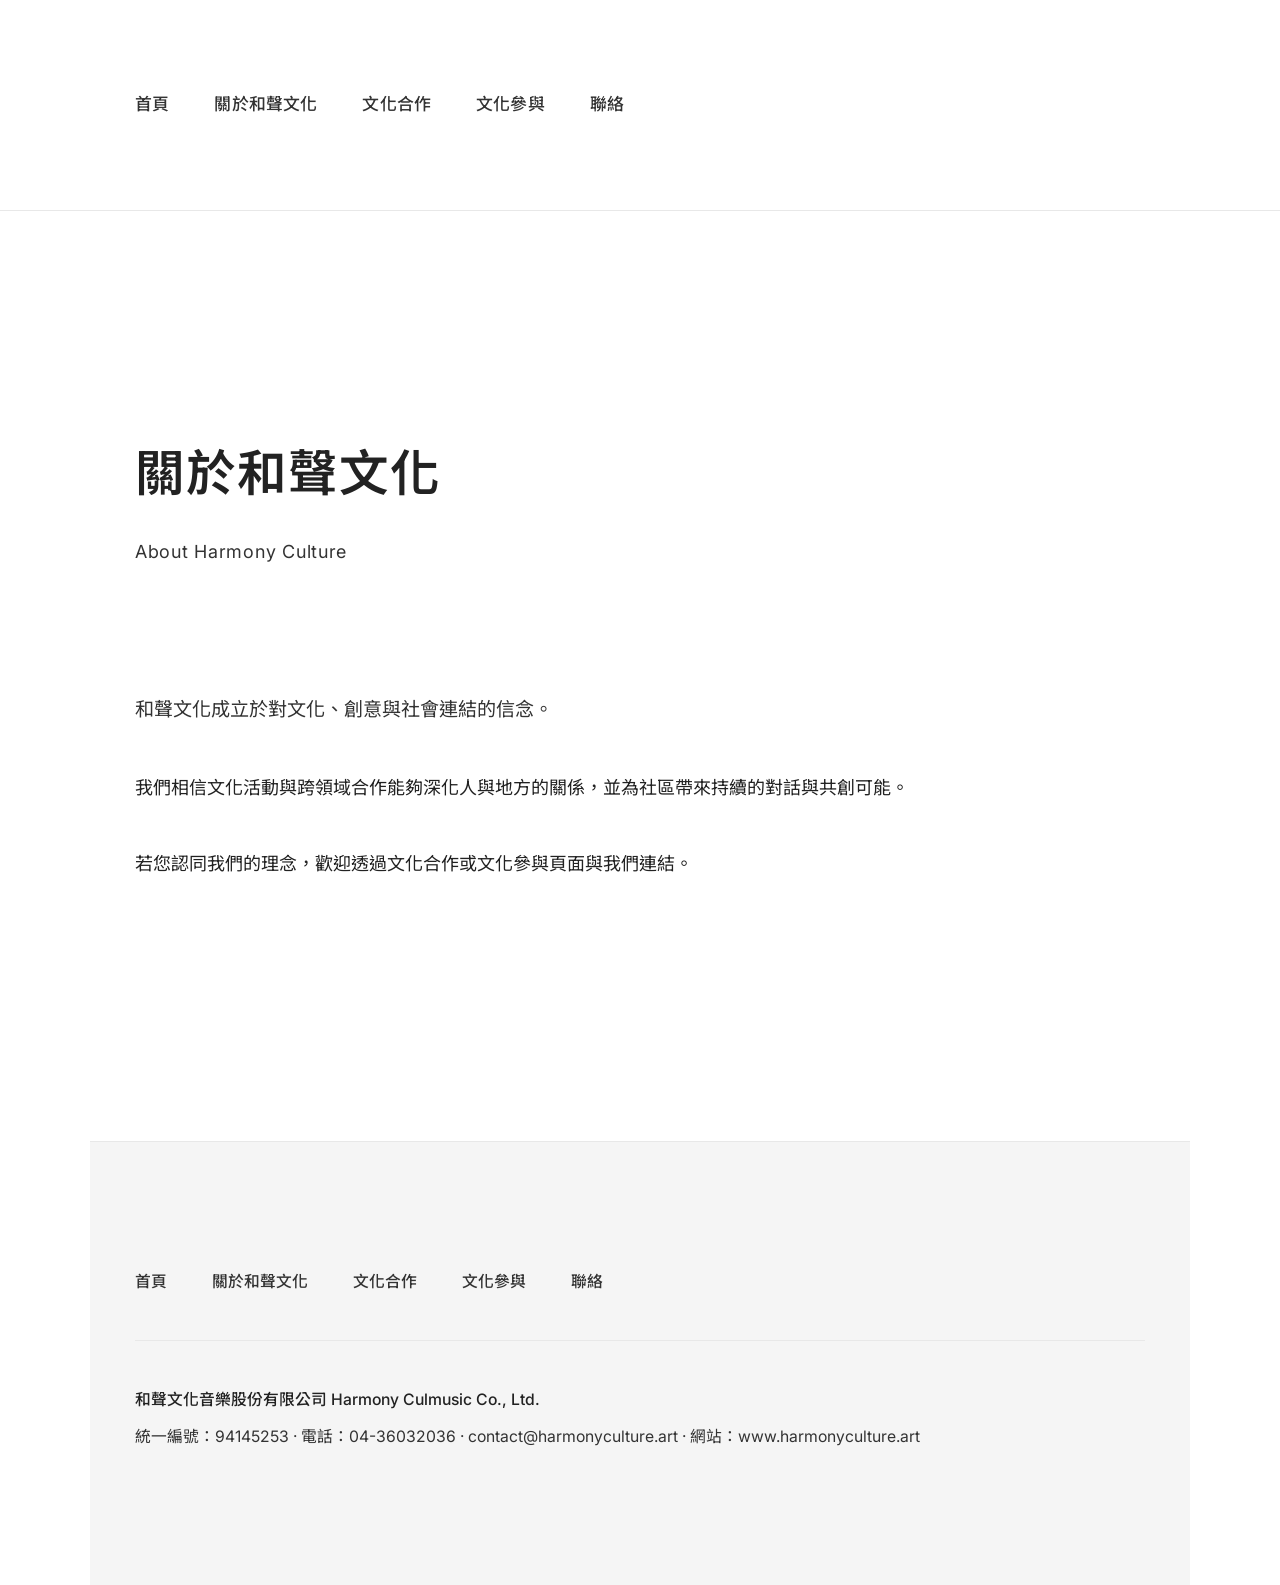
==== about.html @ 6ee889ae "Enhance index.html with improved metadata, structured content, and navigation elements for better us" ====
<!DOCTYPE html>
<html lang="zh-Hant">
<head>
  <meta charset="UTF-8">
  <meta name="viewport" content="width=device-width, initial-scale=1">
  <title>關於和聲文化 — Harmony Culture</title>
  <meta name="description" content="和聲文化關注文化活動、創意合作與社會參與，致力於促進文化交流與地方連結。">
  <link rel="stylesheet" href="style.css">
</head>
<body>
  <header class="site-header">
    <nav class="site-nav">
      <a href="index.html">首頁</a>
      <a href="about.html">關於和聲文化</a>
      <a href="collaboration.html">文化合作</a>
      <a href="initiatives.html">文化參與</a>
      <a href="contact.html">聯絡</a>
    </nav>
  </header>

  <main>
    <h1 class="page-title">關於和聲文化</h1>
    <p class="page-subtitle">About Harmony Culture</p>

    <p class="lead">和聲文化成立於對文化、創意與社會連結的信念。</p>
    <p>我們相信文化活動與跨領域合作能夠深化人與地方的關係，並為社區帶來持續的對話與共創可能。</p>
    <p>若您認同我們的理念，歡迎透過文化合作或文化參與頁面與我們連結。</p>
  </main>

  <footer class="site-footer">
    <nav class="footer-nav">
      <a href="index.html">首頁</a>
      <a href="about.html">關於和聲文化</a>
      <a href="collaboration.html">文化合作</a>
      <a href="initiatives.html">文化參與</a>
      <a href="contact.html">聯絡</a>
    </nav>
    <div class="company-info">
      <p class="company-name">和聲文化音樂股份有限公司 Harmony Culmusic Co., Ltd.</p>
      <p>統一編號：94145253 · 電話：04-36032036 · <a href="mailto:contact@harmonyculture.art">contact@harmonyculture.art</a> · 網站：<a href="https://www.harmonyculture.art">www.harmonyculture.art</a></p>
    </div>
  </footer>
</body>
</html>
---- style.css ----
/* 和聲文化 Harmony Culture — 文化機構風格 */
@import url("https://fonts.googleapis.com/css2?family=Inter:wght@300;400;500;600&family=Noto+Sans+TC:wght@300;400;500;600&display=swap");

:root {
  --color-bg: #ffffff;
  --color-bg-light: #f5f5f5;
  --color-text: #222222;
  --color-text-secondary: #333333;
  --color-border: #e8e8e8;
  --font-primary: "Inter", "Noto Sans TC", sans-serif;
  --font-sans: "Noto Sans TC", "Inter", sans-serif;
  --space-xs: 0.5rem;
  --space-s: 1.25rem;
  --space-m: 2.5rem;
  --space-l: 5rem;
  --space-xl: 7rem;
  --space-2xl: 12rem;
  --max-width: 1100px;
  --line-height: 1.75;
}

*,
*::before,
*::after {
  box-sizing: border-box;
}

html {
  font-size: 18px;
  -webkit-font-smoothing: antialiased;
  -moz-osx-font-smoothing: grayscale;
}

body {
  margin: 0;
  font-family: var(--font-primary);
  font-weight: 400;
  line-height: var(--line-height);
  color: var(--color-text);
  background: var(--color-bg);
}

/* Layout — centered, max-width 1100px */
.site-header {
  padding: var(--space-l) 0;
  border-bottom: 1px solid var(--color-border);
  background: var(--color-bg);
}

.site-nav {
  max-width: var(--max-width);
  margin: 0 auto;
  padding: 0 var(--space-m);
  display: grid;
  grid-auto-flow: column;
  gap: var(--space-m);
  justify-content: start;
  align-items: center;
}

.site-nav a {
  color: var(--color-text-secondary);
  text-decoration: none;
  font-size: 0.9375rem;
  font-weight: 500;
  letter-spacing: 0.01em;
}

.site-nav a:hover {
  color: var(--color-text);
}

main {
  max-width: var(--max-width);
  margin: 0 auto;
  padding: var(--space-2xl) var(--space-m);
}

/* Typography — elegant, minimal */
.page-title {
  font-family: var(--font-sans);
  font-size: clamp(2rem, 4vw, 2.75rem);
  font-weight: 600;
  margin: 0 0 var(--space-s);
  letter-spacing: 0.02em;
  color: var(--color-text);
}

.page-subtitle {
  font-family: var(--font-primary);
  font-size: 1rem;
  font-weight: 400;
  color: var(--color-text-secondary);
  margin: 0 0 var(--space-xl);
  letter-spacing: 0.04em;
}

h1, h2, h3 {
  font-family: var(--font-sans);
  font-weight: 600;
  color: var(--color-text);
}

h2 {
  font-size: 1.25rem;
  margin: var(--space-xl) 0 var(--space-s);
}

p {
  margin: 0 0 var(--space-m);
  color: var(--color-text);
}

.lead {
  font-size: 1.0625rem;
  color: var(--color-text-secondary);
  max-width: 42rem;
}

/* Sections — light background option, large spacing */
.section {
  margin-top: var(--space-xl);
  padding-top: var(--space-l);
  padding-bottom: var(--space-l);
  padding-left: 0;
  padding-right: 0;
  border-top: 1px solid var(--color-border);
}

.section-title {
  font-size: 0.8125rem;
  font-weight: 500;
  text-transform: uppercase;
  letter-spacing: 0.12em;
  color: var(--color-text-secondary);
  margin: 0 0 var(--space-s);
}

.founder-name {
  font-family: var(--font-sans);
  font-size: 1.375rem;
  font-weight: 600;
  margin: 0 0 var(--space-xs);
  color: var(--color-text);
}

.founder-name-en {
  font-family: var(--font-primary);
  font-size: 1rem;
  font-weight: 400;
  color: var(--color-text-secondary);
  margin: 0 0 var(--space-s);
}

.founder-role {
  font-size: 0.9375rem;
  color: var(--color-text-secondary);
  margin: 0 0 var(--space-s);
}

/* Light background section block */
.section-light {
  background: var(--color-bg-light);
  margin-left: calc(-1 * var(--space-m));
  margin-right: calc(-1 * var(--space-m));
  padding-left: var(--space-m);
  padding-right: var(--space-m);
  padding-top: var(--space-l);
  padding-bottom: var(--space-l);
}

/* Footer — clean grid, light background */
.site-footer {
  max-width: var(--max-width);
  margin: 0 auto;
  padding: var(--space-xl) var(--space-m);
  border-top: 1px solid var(--color-border);
  background: var(--color-bg-light);
  font-size: 0.875rem;
  color: var(--color-text-secondary);
}

.footer-nav {
  display: grid;
  grid-auto-flow: column;
  gap: var(--space-s) var(--space-m);
  justify-content: start;
  margin-bottom: var(--space-m);
}

.footer-nav a {
  color: var(--color-text-secondary);
  text-decoration: none;
  font-weight: 500;
}

.footer-nav a:hover {
  color: var(--color-text);
}

.company-info {
  padding-top: var(--space-m);
  border-top: 1px solid var(--color-border);
}

.company-info .company-name {
  font-weight: 500;
  margin-bottom: var(--space-xs);
  color: var(--color-text);
}

.company-info p {
  margin: 0 0 var(--space-xs);
  font-size: 0.875rem;
  color: var(--color-text-secondary);
}

.site-footer a {
  color: var(--color-text-secondary);
  text-decoration: none;
}

.site-footer a:hover {
  color: var(--color-text);
}

/* Contact page company block */
.company-block .company-name {
  font-family: var(--font-sans);
  font-size: 1.125rem;
  font-weight: 600;
  margin: 0 0 var(--space-s);
  color: var(--color-text);
}

.contact-list {
  list-style: none;
  padding: 0;
  margin: var(--space-m) 0 0;
}

.contact-list li {
  margin-bottom: var(--space-s);
}

.contact-list a {
  color: var(--color-text);
  text-decoration: none;
}

.contact-list a:hover {
  color: var(--color-text-secondary);
}

/* Utilities */
.mt-xl { margin-top: var(--space-xl); }
.mb-0 { margin-bottom: 0; }
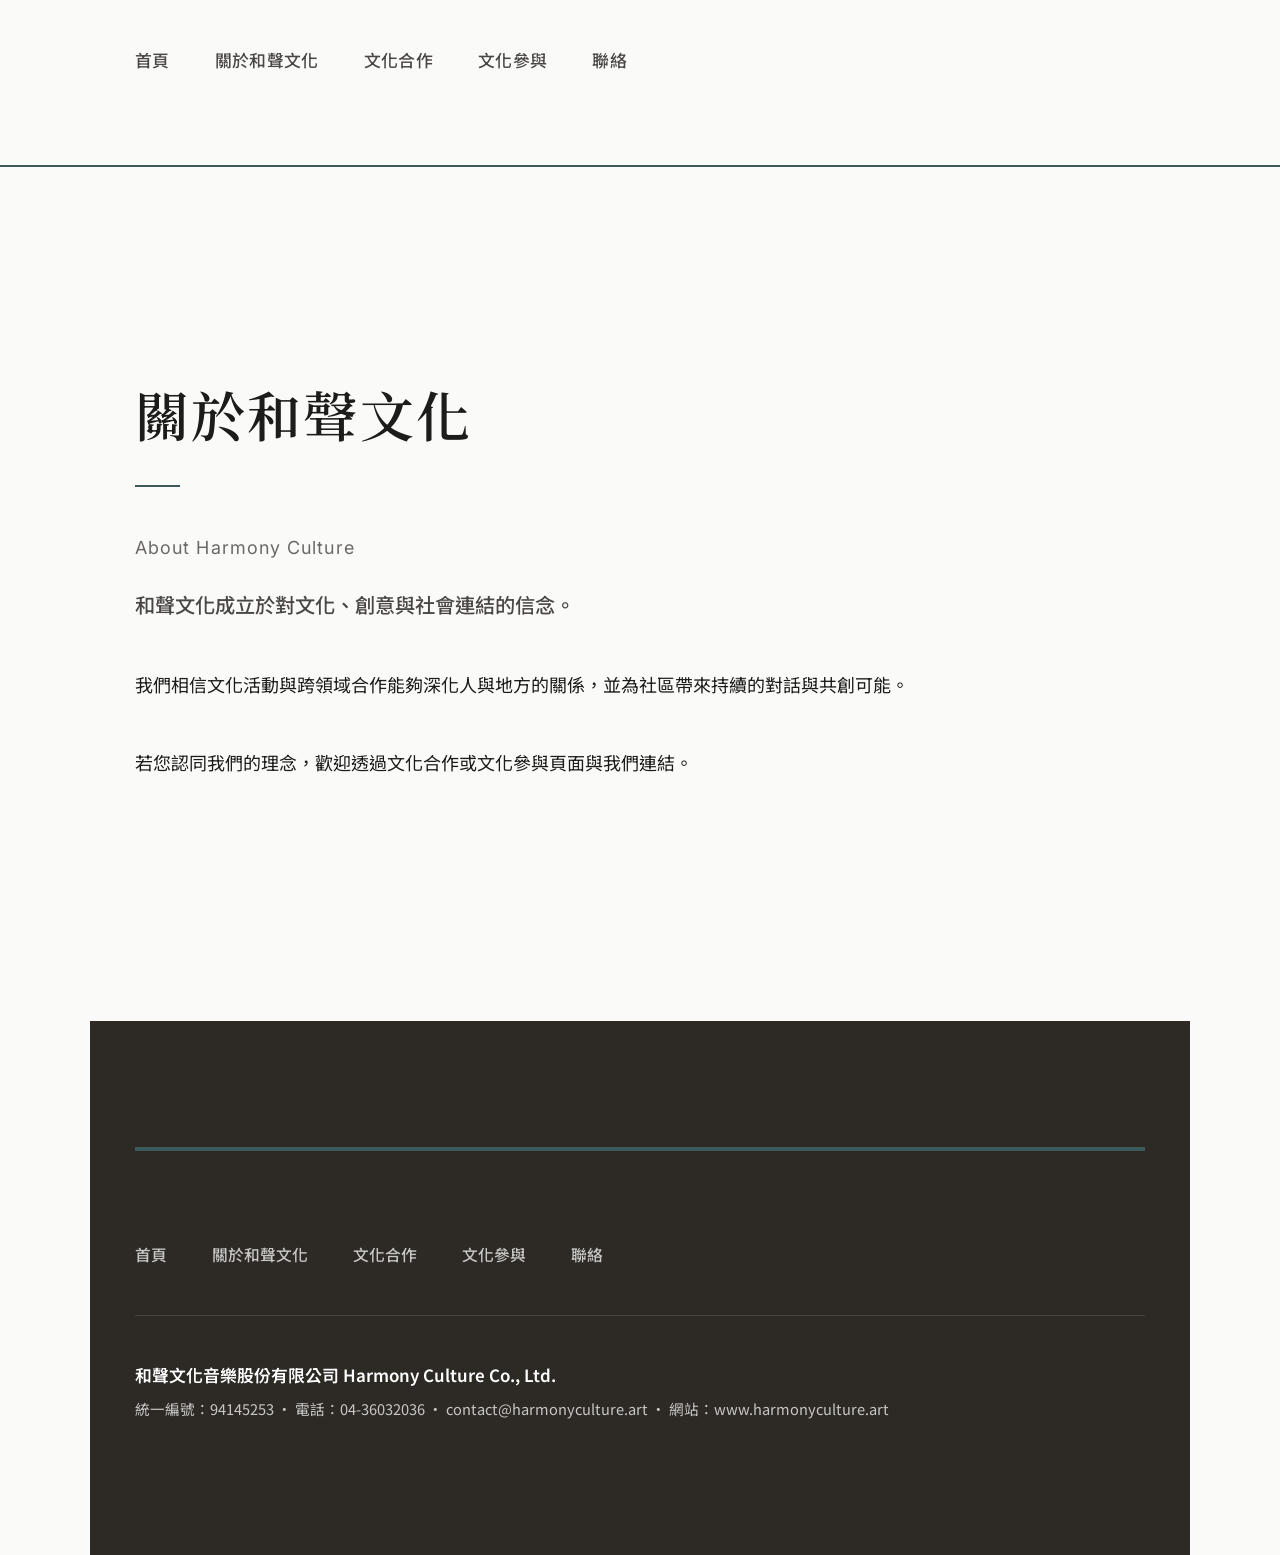
==== commit 8a43663a: "Update company name to "Harmony Culture Co., Ltd." across multiple HTML files and enhance CSS styles" ====
--- a/about.html
+++ b/about.html
@@ -36,7 +36,7 @@
       <a href="contact.html">聯絡</a>
     </nav>
     <div class="company-info">
-      <p class="company-name">和聲文化音樂股份有限公司 Harmony Culmusic Co., Ltd.</p>
+      <p class="company-name">和聲文化音樂股份有限公司 Harmony Culture Co., Ltd.</p>
       <p>統一編號：94145253 · 電話：04-36032036 · <a href="mailto:contact@harmonyculture.art">contact@harmonyculture.art</a> · 網站：<a href="https://www.harmonyculture.art">www.harmonyculture.art</a></p>
     </div>
   </footer>
--- a/style.css
+++ b/style.css
@@ -1,22 +1,28 @@
-/* 和聲文化 Harmony Culture — 文化機構風格 */
-@import url("https://fonts.googleapis.com/css2?family=Inter:wght@300;400;500;600&family=Noto+Sans+TC:wght@300;400;500;600&display=swap");
+/* 和聲文化 Harmony Culture — 基金會／文化團體風格 */
+@import url("https://fonts.googleapis.com/css2?family=Inter:wght@300;400;500;600&family=Noto+Sans+TC:wght@300;400;500;600&family=Noto+Serif+TC:wght@400;600&display=swap");
 
 :root {
-  --color-bg: #ffffff;
-  --color-bg-light: #f5f5f5;
-  --color-text: #222222;
-  --color-text-secondary: #333333;
-  --color-border: #e8e8e8;
+  --color-bg: #fafaf8;
+  --color-bg-warm: #f2f1ed;
+  --color-bg-footer: #2d2a26;
+  --color-text: #1c1c1b;
+  --color-text-secondary: #4a4845;
+  --color-text-muted: #6b6966;
+  --color-accent: #3d5a5a;
+  --color-accent-hover: #2d4545;
+  --color-border: #e5e3df;
+  --color-footer-text: #c9c7c3;
+  --font-sans: "Noto Sans TC", "Inter", sans-serif;
+  --font-serif: "Noto Serif TC", "Noto Sans TC", serif;
   --font-primary: "Inter", "Noto Sans TC", sans-serif;
-  --font-sans: "Noto Sans TC", "Inter", sans-serif;
   --space-xs: 0.5rem;
   --space-s: 1.25rem;
   --space-m: 2.5rem;
   --space-l: 5rem;
   --space-xl: 7rem;
-  --space-2xl: 12rem;
+  --space-2xl: 11rem;
   --max-width: 1100px;
-  --line-height: 1.75;
+  --line-height: 1.8;
 }
 
 *,
@@ -33,17 +39,18 @@
 
 body {
   margin: 0;
-  font-family: var(--font-primary);
+  font-family: var(--font-sans);
   font-weight: 400;
   line-height: var(--line-height);
   color: var(--color-text);
   background: var(--color-bg);
-}
-
-/* Layout — centered, max-width 1100px */
+  overflow-x: hidden;
+}
+
+/* Header — 明確區塊、主色點綴 */
 .site-header {
-  padding: var(--space-l) 0;
-  border-bottom: 1px solid var(--color-border);
+  padding: var(--space-m) 0 var(--space-l);
+  border-bottom: 2px solid var(--color-accent);
   background: var(--color-bg);
 }
 
@@ -63,93 +70,117 @@
   text-decoration: none;
   font-size: 0.9375rem;
   font-weight: 500;
-  letter-spacing: 0.01em;
+  letter-spacing: 0.02em;
 }
 
 .site-nav a:hover {
-  color: var(--color-text);
-}
-
+  color: var(--color-accent);
+}
+
+/* Main — 首屏標題區更有份量 */
 main {
   max-width: var(--max-width);
   margin: 0 auto;
   padding: var(--space-2xl) var(--space-m);
 }
 
-/* Typography — elegant, minimal */
+/* 首頁標題區：襯線＋底線裝飾 */
+.intro-block {
+  padding-bottom: var(--space-l);
+  border-bottom: 1px solid var(--color-border);
+  margin-bottom: var(--space-l);
+}
+
 .page-title {
-  font-family: var(--font-sans);
-  font-size: clamp(2rem, 4vw, 2.75rem);
-  font-weight: 600;
-  margin: 0 0 var(--space-s);
-  letter-spacing: 0.02em;
-  color: var(--color-text);
+  font-family: var(--font-serif);
+  font-size: clamp(2.25rem, 5vw, 3rem);
+  font-weight: 600;
+  margin: 0 0 var(--space-s);
+  letter-spacing: 0.04em;
+  color: var(--color-text);
+}
+
+.page-title::after {
+  content: "";
+  display: block;
+  width: 3rem;
+  height: 3px;
+  background: var(--color-accent);
+  margin-top: var(--space-s);
 }
 
 .page-subtitle {
   font-family: var(--font-primary);
   font-size: 1rem;
   font-weight: 400;
+  color: var(--color-text-muted);
+  margin: var(--space-m) 0 0;
+  letter-spacing: 0.06em;
+}
+
+.lead {
+  font-size: 1.125rem;
   color: var(--color-text-secondary);
-  margin: 0 0 var(--space-xl);
-  letter-spacing: 0.04em;
-}
-
-h1, h2, h3 {
-  font-family: var(--font-sans);
-  font-weight: 600;
-  color: var(--color-text);
-}
-
-h2 {
-  font-size: 1.25rem;
-  margin: var(--space-xl) 0 var(--space-s);
-}
-
+  max-width: 40rem;
+  margin-top: var(--space-s);
+  font-weight: 500;
+}
+
+/* 內文 */
 p {
   margin: 0 0 var(--space-m);
   color: var(--color-text);
 }
 
-.lead {
-  font-size: 1.0625rem;
-  color: var(--color-text-secondary);
-  max-width: 42rem;
-}
-
-/* Sections — light background option, large spacing */
+h1, h2, h3 {
+  font-family: var(--font-serif);
+  font-weight: 600;
+  color: var(--color-text);
+}
+
+h2 {
+  font-size: 1.3125rem;
+  margin: var(--space-xl) 0 var(--space-s);
+  letter-spacing: 0.02em;
+}
+
+/* Sections — 暖灰底＋左側主色條 */
 .section {
   margin-top: var(--space-xl);
-  padding-top: var(--space-l);
-  padding-bottom: var(--space-l);
-  padding-left: 0;
-  padding-right: 0;
-  border-top: 1px solid var(--color-border);
+  padding: var(--space-l) 0 var(--space-l) var(--space-m);
+  border-left: 3px solid var(--color-accent);
+  background: var(--color-bg-warm);
+  margin-left: calc(-1 * var(--space-m));
+  margin-right: calc(-1 * var(--space-m));
+  padding-left: calc(var(--space-m) + 0.25rem);
 }
 
 .section-title {
+  font-family: var(--font-sans);
   font-size: 0.8125rem;
-  font-weight: 500;
+  font-weight: 600;
   text-transform: uppercase;
-  letter-spacing: 0.12em;
-  color: var(--color-text-secondary);
+  letter-spacing: 0.15em;
+  color: var(--color-accent);
   margin: 0 0 var(--space-s);
 }
 
 .founder-name {
-  font-family: var(--font-sans);
-  font-size: 1.375rem;
+  font-family: var(--font-serif);
+  font-size: 1.5rem;
   font-weight: 600;
   margin: 0 0 var(--space-xs);
   color: var(--color-text);
+  letter-spacing: 0.02em;
 }
 
 .founder-name-en {
   font-family: var(--font-primary);
   font-size: 1rem;
   font-weight: 400;
-  color: var(--color-text-secondary);
-  margin: 0 0 var(--space-s);
+  color: var(--color-text-muted);
+  margin: 0 0 var(--space-s);
+  letter-spacing: 0.04em;
 }
 
 .founder-role {
@@ -158,26 +189,32 @@
   margin: 0 0 var(--space-s);
 }
 
-/* Light background section block */
-.section-light {
-  background: var(--color-bg-light);
-  margin-left: calc(-1 * var(--space-m));
-  margin-right: calc(-1 * var(--space-m));
+/* 其他頁面的 section 若不需要整塊灰底，可用 */
+.section-plain {
+  margin-left: 0;
+  margin-right: 0;
   padding-left: var(--space-m);
-  padding-right: var(--space-m);
-  padding-top: var(--space-l);
-  padding-bottom: var(--space-l);
-}
-
-/* Footer — clean grid, light background */
+  background: transparent;
+  border-left: 3px solid var(--color-accent);
+}
+
+/* Footer — 深色底，基金會常見 */
 .site-footer {
   max-width: var(--max-width);
   margin: 0 auto;
   padding: var(--space-xl) var(--space-m);
-  border-top: 1px solid var(--color-border);
-  background: var(--color-bg-light);
+  background: var(--color-bg-footer);
   font-size: 0.875rem;
-  color: var(--color-text-secondary);
+  color: var(--color-footer-text);
+}
+
+.site-footer::before {
+  content: "";
+  display: block;
+  width: 100%;
+  height: 4px;
+  background: var(--color-accent);
+  margin-bottom: var(--space-l);
 }
 
 .footer-nav {
@@ -189,44 +226,59 @@
 }
 
 .footer-nav a {
-  color: var(--color-text-secondary);
+  color: var(--color-footer-text);
   text-decoration: none;
   font-weight: 500;
 }
 
 .footer-nav a:hover {
-  color: var(--color-text);
+  color: #fff;
 }
 
 .company-info {
   padding-top: var(--space-m);
-  border-top: 1px solid var(--color-border);
+  border-top: 1px solid rgba(255, 255, 255, 0.12);
 }
 
 .company-info .company-name {
-  font-weight: 500;
+  font-weight: 600;
   margin-bottom: var(--space-xs);
-  color: var(--color-text);
+  color: #fff;
+  font-size: 0.9375rem;
 }
 
 .company-info p {
   margin: 0 0 var(--space-xs);
-  font-size: 0.875rem;
-  color: var(--color-text-secondary);
+  font-size: 0.8125rem;
+  color: var(--color-footer-text);
+  line-height: 1.6;
 }
 
 .site-footer a {
-  color: var(--color-text-secondary);
+  color: var(--color-footer-text);
   text-decoration: none;
 }
 
 .site-footer a:hover {
-  color: var(--color-text);
-}
-
-/* Contact page company block */
+  color: #fff;
+}
+
+/* 聯絡頁公司區塊 */
+.company-block {
+  border-left: 3px solid var(--color-accent);
+  background: var(--color-bg-warm);
+  margin-left: calc(-1 * var(--space-m));
+  margin-right: calc(-1 * var(--space-m));
+  padding: var(--space-l) var(--space-m);
+  padding-left: calc(var(--space-m) + 0.25rem);
+}
+
+.company-block .section-title {
+  margin-top: 0;
+}
+
 .company-block .company-name {
-  font-family: var(--font-sans);
+  font-family: var(--font-serif);
   font-size: 1.125rem;
   font-weight: 600;
   margin: 0 0 var(--space-s);
@@ -244,14 +296,37 @@
 }
 
 .contact-list a {
-  color: var(--color-text);
-  text-decoration: none;
+  color: var(--color-accent);
+  text-decoration: none;
+  font-weight: 500;
 }
 
 .contact-list a:hover {
-  color: var(--color-text-secondary);
+  color: var(--color-accent-hover);
+  text-decoration: underline;
+}
+
+/* 全站連結主色 */
+main a {
+  color: var(--color-accent);
+  text-decoration: none;
+}
+
+main a:hover {
+  color: var(--color-accent-hover);
+  text-decoration: underline;
 }
 
 /* Utilities */
 .mt-xl { margin-top: var(--space-xl); }
 .mb-0 { margin-bottom: 0; }
+
+/* 非首頁的標題區（無 intro-block 時） */
+main:not(.home) .page-title::after {
+  content: "";
+  display: block;
+  width: 2.5rem;
+  height: 2px;
+  background: var(--color-accent);
+  margin-top: var(--space-s);
+}
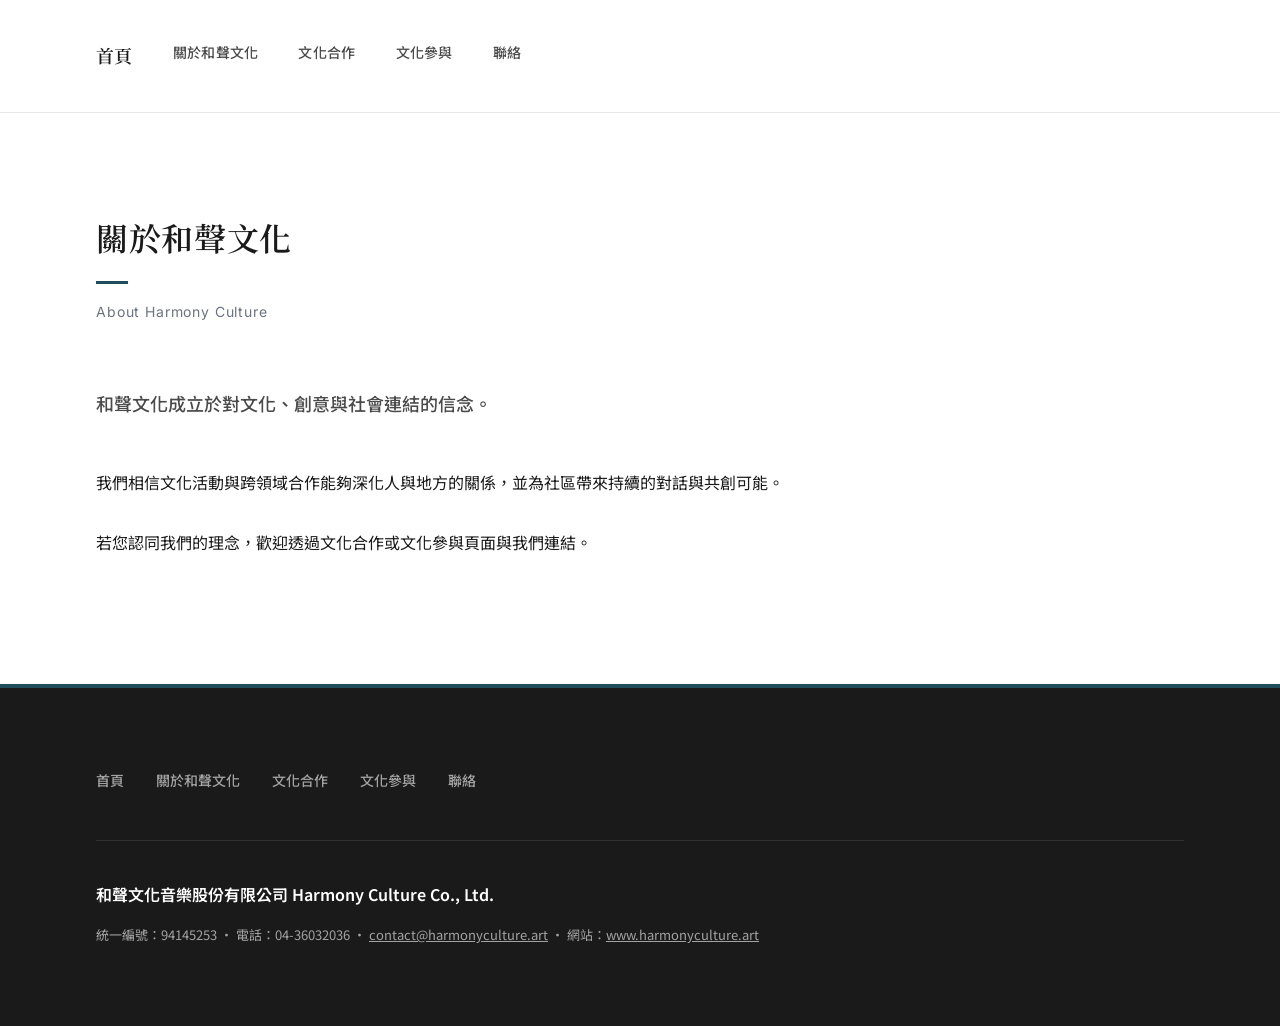
==== commit 57c79d99: "Refactor HTML structure and CSS styles for improved layout consistency and readability. Updated navi" ====
--- a/about.html
+++ b/about.html
@@ -9,35 +9,40 @@
 </head>
 <body>
   <header class="site-header">
-    <nav class="site-nav">
-      <a href="index.html">首頁</a>
-      <a href="about.html">關於和聲文化</a>
-      <a href="collaboration.html">文化合作</a>
-      <a href="initiatives.html">文化參與</a>
-      <a href="contact.html">聯絡</a>
-    </nav>
+    <div class="inner">
+      <nav class="site-nav">
+        <a href="index.html">首頁</a>
+        <a href="about.html">關於和聲文化</a>
+        <a href="collaboration.html">文化合作</a>
+        <a href="initiatives.html">文化參與</a>
+        <a href="contact.html">聯絡</a>
+      </nav>
+    </div>
   </header>
 
   <main>
     <h1 class="page-title">關於和聲文化</h1>
     <p class="page-subtitle">About Harmony Culture</p>
-
-    <p class="lead">和聲文化成立於對文化、創意與社會連結的信念。</p>
-    <p>我們相信文化活動與跨領域合作能夠深化人與地方的關係，並為社區帶來持續的對話與共創可能。</p>
-    <p>若您認同我們的理念，歡迎透過文化合作或文化參與頁面與我們連結。</p>
+    <div class="content">
+      <p class="lead">和聲文化成立於對文化、創意與社會連結的信念。</p>
+      <p>我們相信文化活動與跨領域合作能夠深化人與地方的關係，並為社區帶來持續的對話與共創可能。</p>
+      <p>若您認同我們的理念，歡迎透過文化合作或文化參與頁面與我們連結。</p>
+    </div>
   </main>
 
   <footer class="site-footer">
-    <nav class="footer-nav">
-      <a href="index.html">首頁</a>
-      <a href="about.html">關於和聲文化</a>
-      <a href="collaboration.html">文化合作</a>
-      <a href="initiatives.html">文化參與</a>
-      <a href="contact.html">聯絡</a>
-    </nav>
-    <div class="company-info">
-      <p class="company-name">和聲文化音樂股份有限公司 Harmony Culture Co., Ltd.</p>
-      <p>統一編號：94145253 · 電話：04-36032036 · <a href="mailto:contact@harmonyculture.art">contact@harmonyculture.art</a> · 網站：<a href="https://www.harmonyculture.art">www.harmonyculture.art</a></p>
+    <div class="inner">
+      <nav class="footer-nav">
+        <a href="index.html">首頁</a>
+        <a href="about.html">關於和聲文化</a>
+        <a href="collaboration.html">文化合作</a>
+        <a href="initiatives.html">文化參與</a>
+        <a href="contact.html">聯絡</a>
+      </nav>
+      <div class="company-info">
+        <p class="company-name">和聲文化音樂股份有限公司 Harmony Culture Co., Ltd.</p>
+        <p>統一編號：94145253 · 電話：04-36032036 · <a href="mailto:contact@harmonyculture.art">contact@harmonyculture.art</a> · 網站：<a href="https://www.harmonyculture.art">www.harmonyculture.art</a></p>
+      </div>
     </div>
   </footer>
 </body>
--- a/style.css
+++ b/style.css
@@ -1,332 +1,656 @@
-/* 和聲文化 Harmony Culture — 基金會／文化團體風格 */
-@import url("https://fonts.googleapis.com/css2?family=Inter:wght@300;400;500;600&family=Noto+Sans+TC:wght@300;400;500;600&family=Noto+Serif+TC:wght@400;600&display=swap");
+/* ============================================
+   和聲文化 Harmony Culture — 完整版型設計
+   ============================================ */
+@import url("https://fonts.googleapis.com/css2?family=Inter:wght@400;500;600&family=Noto+Sans+TC:wght@400;500;600&family=Noto+Serif+TC:wght@500;600&display=swap");
 
 :root {
-  --color-bg: #fafaf8;
-  --color-bg-warm: #f2f1ed;
-  --color-bg-footer: #2d2a26;
-  --color-text: #1c1c1b;
-  --color-text-secondary: #4a4845;
-  --color-text-muted: #6b6966;
-  --color-accent: #3d5a5a;
-  --color-accent-hover: #2d4545;
-  --color-border: #e5e3df;
-  --color-footer-text: #c9c7c3;
-  --font-sans: "Noto Sans TC", "Inter", sans-serif;
-  --font-serif: "Noto Serif TC", "Noto Sans TC", serif;
-  --font-primary: "Inter", "Noto Sans TC", sans-serif;
-  --space-xs: 0.5rem;
-  --space-s: 1.25rem;
-  --space-m: 2.5rem;
-  --space-l: 5rem;
-  --space-xl: 7rem;
-  --space-2xl: 11rem;
-  --max-width: 1100px;
-  --line-height: 1.8;
-}
-
-*,
-*::before,
-*::after {
-  box-sizing: border-box;
-}
+  /* 色彩 */
+  --bg: #ffffff;
+  --bg-alt: #f7f7f6;
+  --bg-footer: #1a1a1a;
+  --text: #1a1a1a;
+  --text-secondary: #4a4a4a;
+  --text-muted: #6b7280;
+  --accent: #1e4d5c;
+  --accent-hover: #163d49;
+  --border: #e8e8e6;
+  --footer-text: #a3a3a3;
+  --footer-text-hover: #ffffff;
+
+  /* 字體 */
+  --font-body: "Noto Sans TC", "Inter", sans-serif;
+  --font-heading: "Noto Serif TC", "Noto Sans TC", serif;
+  --font-en: "Inter", "Noto Sans TC", sans-serif;
+
+  /* 字級 */
+  --text-xs: 0.8125rem;   /* 13px */
+  --text-sm: 0.875rem;    /* 14px */
+  --text-base: 1rem;      /* 16px */
+  --text-lg: 1.125rem;   /* 18px */
+  --text-xl: 1.25rem;    /* 20px */
+  --text-2xl: 1.5rem;    /* 24px */
+  --text-3xl: 2rem;      /* 32px */
+  --text-4xl: 2.5rem;    /* 40px */
+
+  /* 間距 */
+  --space-1: 0.5rem;
+  --space-2: 1rem;
+  --space-3: 1.5rem;
+  --space-4: 2rem;
+  --space-5: 2.5rem;
+  --space-6: 3rem;
+  --space-8: 4rem;
+  --space-10: 5rem;
+  --space-12: 6rem;
+  --space-16: 8rem;
+
+  /* 版面 */
+  --content-width: 52rem;   /* 832px 內文舒適寬度 */
+  --page-width: 72rem;     /* 1152px 頁面最大寬 */
+  --line-height: 1.75;
+  --line-height-tight: 1.4;
+}
+
+*, *::before, *::after { box-sizing: border-box; }
 
 html {
-  font-size: 18px;
+  font-size: 16px;
   -webkit-font-smoothing: antialiased;
   -moz-osx-font-smoothing: grayscale;
 }
 
 body {
   margin: 0;
-  font-family: var(--font-sans);
+  font-family: var(--font-body);
+  font-size: var(--text-base);
   font-weight: 400;
   line-height: var(--line-height);
-  color: var(--color-text);
-  background: var(--color-bg);
+  color: var(--text);
+  background: var(--bg);
   overflow-x: hidden;
 }
 
-/* Header — 明確區塊、主色點綴 */
+/* ----------------------------------------
+   Header
+   ---------------------------------------- */
 .site-header {
-  padding: var(--space-m) 0 var(--space-l);
-  border-bottom: 2px solid var(--color-accent);
-  background: var(--color-bg);
+  background: var(--bg);
+  border-bottom: 1px solid var(--border);
+}
+
+.site-header .inner {
+  max-width: var(--page-width);
+  margin: 0 auto;
+  padding: var(--space-5) var(--space-4);
+  display: flex;
+  flex-wrap: wrap;
+  align-items: center;
+  justify-content: space-between;
+  gap: var(--space-3);
 }
 
 .site-nav {
-  max-width: var(--max-width);
+  display: flex;
+  flex-wrap: wrap;
+  gap: var(--space-2) var(--space-5);
+}
+
+.site-nav a {
+  font-size: var(--text-sm);
+  font-weight: 500;
+  color: var(--text-secondary);
+  text-decoration: none;
+  letter-spacing: 0.02em;
+}
+
+.site-nav a:hover {
+  color: var(--accent);
+}
+
+/* 首頁連結可當作 logo 區 */
+.site-nav a[href="index.html"]:first-of-type {
+  font-family: var(--font-heading);
+  font-size: var(--text-lg);
+  font-weight: 600;
+  color: var(--text);
+}
+
+.site-nav a[href="index.html"]:first-of-type:hover {
+  color: var(--accent);
+}
+
+/* ----------------------------------------
+   Main 共通
+   ---------------------------------------- */
+main {
+  max-width: var(--page-width);
   margin: 0 auto;
-  padding: 0 var(--space-m);
-  display: grid;
-  grid-auto-flow: column;
-  gap: var(--space-m);
-  justify-content: start;
-  align-items: center;
-}
-
-.site-nav a {
-  color: var(--color-text-secondary);
-  text-decoration: none;
-  font-size: 0.9375rem;
-  font-weight: 500;
-  letter-spacing: 0.02em;
-}
-
-.site-nav a:hover {
-  color: var(--color-accent);
-}
-
-/* Main — 首屏標題區更有份量 */
-main {
-  max-width: var(--max-width);
-  margin: 0 auto;
-  padding: var(--space-2xl) var(--space-m);
-}
-
-/* 首頁標題區：襯線＋底線裝飾 */
-.intro-block {
-  padding-bottom: var(--space-l);
-  border-bottom: 1px solid var(--color-border);
-  margin-bottom: var(--space-l);
-}
-
-.page-title {
-  font-family: var(--font-serif);
-  font-size: clamp(2.25rem, 5vw, 3rem);
-  font-weight: 600;
-  margin: 0 0 var(--space-s);
-  letter-spacing: 0.04em;
-  color: var(--color-text);
-}
-
-.page-title::after {
+  padding: var(--space-12) var(--space-4);
+}
+
+main .content {
+  max-width: var(--content-width);
+}
+
+/* ----------------------------------------
+   首頁
+   ---------------------------------------- */
+main.home .hero {
+  margin-bottom: var(--space-12);
+  padding-bottom: var(--space-10);
+  border-bottom: 1px solid var(--border);
+}
+
+main.home .page-title {
+  font-family: var(--font-heading);
+  font-size: clamp(var(--text-3xl), 6vw, var(--text-4xl));
+  font-weight: 600;
+  margin: 0 0 var(--space-2);
+  letter-spacing: 0.03em;
+  color: var(--text);
+  line-height: var(--line-height-tight);
+}
+
+main.home .page-title::after {
   content: "";
   display: block;
-  width: 3rem;
+  width: 2.5rem;
+  height: 4px;
+  background: var(--accent);
+  margin-top: var(--space-3);
+}
+
+main.home .page-subtitle {
+  font-family: var(--font-en);
+  font-size: var(--text-base);
+  font-weight: 400;
+  color: var(--text-muted);
+  margin: 0 0 var(--space-4);
+  letter-spacing: 0.08em;
+}
+
+main.home .lead {
+  font-size: var(--text-lg);
+  font-weight: 500;
+  color: var(--text-secondary);
+  margin: 0 0 var(--space-6);
+  max-width: 36rem;
+  line-height: 1.7;
+}
+
+main.home .hero + .content p {
+  margin-bottom: var(--space-4);
+}
+
+/* 創辦人區塊 */
+main.home .section {
+  margin-top: var(--space-10);
+  padding: var(--space-8) var(--space-5);
+  background: var(--bg-alt);
+  border-radius: 2px;
+}
+
+main.home .section .section-label {
+  font-size: var(--text-xs);
+  font-weight: 600;
+  text-transform: uppercase;
+  letter-spacing: 0.2em;
+  color: var(--accent);
+  margin: 0 0 var(--space-3);
+}
+
+main.home .founder-name {
+  font-family: var(--font-heading);
+  font-size: var(--text-2xl);
+  font-weight: 600;
+  margin: 0 0 var(--space-1);
+  color: var(--text);
+  letter-spacing: 0.02em;
+}
+
+main.home .founder-name-en {
+  font-family: var(--font-en);
+  font-size: var(--text-base);
+  font-weight: 400;
+  color: var(--text-muted);
+  margin: 0 0 var(--space-3);
+  letter-spacing: 0.04em;
+}
+
+main.home .founder-role {
+  font-size: var(--text-sm);
+  color: var(--text-secondary);
+  margin: 0 0 var(--space-4);
+}
+
+main.home .section p {
+  margin-bottom: var(--space-3);
+}
+
+main.home .section p:last-child {
+  margin-bottom: 0;
+}
+
+/* ----------------------------------------
+   內頁（關於、合作、參與、聯絡）
+   ---------------------------------------- */
+main:not(.home) .page-title {
+  font-family: var(--font-heading);
+  font-size: clamp(var(--text-2xl), 4vw, var(--text-3xl));
+  font-weight: 600;
+  margin: 0 0 var(--space-2);
+  letter-spacing: 0.02em;
+  color: var(--text);
+}
+
+main:not(.home) .page-title::after {
+  content: "";
+  display: block;
+  width: 2rem;
   height: 3px;
-  background: var(--color-accent);
-  margin-top: var(--space-s);
-}
-
-.page-subtitle {
-  font-family: var(--font-primary);
-  font-size: 1rem;
+  background: var(--accent);
+  margin-top: var(--space-2);
+}
+
+main:not(.home) .page-subtitle {
+  font-family: var(--font-en);
+  font-size: var(--text-sm);
   font-weight: 400;
-  color: var(--color-text-muted);
-  margin: var(--space-m) 0 0;
+  color: var(--text-muted);
+  margin: 0 0 var(--space-8);
   letter-spacing: 0.06em;
 }
 
-.lead {
-  font-size: 1.125rem;
-  color: var(--color-text-secondary);
+main:not(.home) .lead {
+  font-size: var(--text-lg);
+  font-weight: 500;
+  color: var(--text-secondary);
+  margin: 0 0 var(--space-6);
   max-width: 40rem;
-  margin-top: var(--space-s);
+}
+
+main:not(.home) p {
+  margin-bottom: var(--space-4);
+}
+
+/* 聯絡頁 — 公司資訊區塊 */
+.company-block {
+  margin-top: var(--space-8);
+  padding: var(--space-6) var(--space-5);
+  background: var(--bg-alt);
+  border-radius: 2px;
+  border-left: 4px solid var(--accent);
+}
+
+.company-block .section-label {
+  font-size: var(--text-xs);
+  font-weight: 600;
+  text-transform: uppercase;
+  letter-spacing: 0.2em;
+  color: var(--accent);
+  margin: 0 0 var(--space-3);
+}
+
+.company-block .company-name {
+  font-family: var(--font-heading);
+  font-size: var(--text-xl);
+  font-weight: 600;
+  margin: 0 0 var(--space-4);
+  color: var(--text);
+  line-height: 1.5;
+}
+
+.contact-list {
+  list-style: none;
+  padding: 0;
+  margin: 0;
+}
+
+.contact-list li {
+  margin-bottom: var(--space-2);
+  font-size: var(--text-base);
+  color: var(--text-secondary);
+}
+
+.contact-list a {
+  color: var(--accent);
   font-weight: 500;
-}
-
-/* 內文 */
-p {
-  margin: 0 0 var(--space-m);
-  color: var(--color-text);
-}
-
-h1, h2, h3 {
-  font-family: var(--font-serif);
-  font-weight: 600;
-  color: var(--color-text);
-}
-
-h2 {
-  font-size: 1.3125rem;
-  margin: var(--space-xl) 0 var(--space-s);
-  letter-spacing: 0.02em;
-}
-
-/* Sections — 暖灰底＋左側主色條 */
-.section {
-  margin-top: var(--space-xl);
-  padding: var(--space-l) 0 var(--space-l) var(--space-m);
-  border-left: 3px solid var(--color-accent);
-  background: var(--color-bg-warm);
-  margin-left: calc(-1 * var(--space-m));
-  margin-right: calc(-1 * var(--space-m));
-  padding-left: calc(var(--space-m) + 0.25rem);
-}
-
-.section-title {
-  font-family: var(--font-sans);
-  font-size: 0.8125rem;
-  font-weight: 600;
-  text-transform: uppercase;
-  letter-spacing: 0.15em;
-  color: var(--color-accent);
-  margin: 0 0 var(--space-s);
-}
-
-.founder-name {
-  font-family: var(--font-serif);
-  font-size: 1.5rem;
-  font-weight: 600;
-  margin: 0 0 var(--space-xs);
-  color: var(--color-text);
-  letter-spacing: 0.02em;
-}
-
-.founder-name-en {
-  font-family: var(--font-primary);
-  font-size: 1rem;
-  font-weight: 400;
-  color: var(--color-text-muted);
-  margin: 0 0 var(--space-s);
-  letter-spacing: 0.04em;
-}
-
-.founder-role {
-  font-size: 0.9375rem;
-  color: var(--color-text-secondary);
-  margin: 0 0 var(--space-s);
-}
-
-/* 其他頁面的 section 若不需要整塊灰底，可用 */
-.section-plain {
-  margin-left: 0;
-  margin-right: 0;
-  padding-left: var(--space-m);
-  background: transparent;
-  border-left: 3px solid var(--color-accent);
-}
-
-/* Footer — 深色底，基金會常見 */
+  text-decoration: none;
+}
+
+.contact-list a:hover {
+  color: var(--accent-hover);
+  text-decoration: underline;
+}
+
+/* ----------------------------------------
+   連結
+   ---------------------------------------- */
+main a {
+  color: var(--accent);
+  text-decoration: none;
+}
+
+main a:hover {
+  color: var(--accent-hover);
+  text-decoration: underline;
+}
+
+/* ----------------------------------------
+   Footer
+   ---------------------------------------- */
 .site-footer {
-  max-width: var(--max-width);
+  background: var(--bg-footer);
+  color: var(--footer-text);
+  font-size: var(--text-sm);
+}
+
+.site-footer .inner {
+  max-width: var(--page-width);
   margin: 0 auto;
-  padding: var(--space-xl) var(--space-m);
-  background: var(--color-bg-footer);
-  font-size: 0.875rem;
-  color: var(--color-footer-text);
+  padding: var(--space-10) var(--space-4);
 }
 
 .site-footer::before {
   content: "";
   display: block;
-  width: 100%;
   height: 4px;
-  background: var(--color-accent);
-  margin-bottom: var(--space-l);
+  background: var(--accent);
 }
 
 .footer-nav {
-  display: grid;
-  grid-auto-flow: column;
-  gap: var(--space-s) var(--space-m);
-  justify-content: start;
-  margin-bottom: var(--space-m);
+  display: flex;
+  flex-wrap: wrap;
+  gap: var(--space-2) var(--space-4);
+  margin-bottom: var(--space-6);
 }
 
 .footer-nav a {
-  color: var(--color-footer-text);
+  color: var(--footer-text);
   text-decoration: none;
   font-weight: 500;
 }
 
 .footer-nav a:hover {
-  color: #fff;
+  color: var(--footer-text-hover);
 }
 
 .company-info {
-  padding-top: var(--space-m);
-  border-top: 1px solid rgba(255, 255, 255, 0.12);
+  padding-top: var(--space-5);
+  border-top: 1px solid rgba(255, 255, 255, 0.1);
 }
 
 .company-info .company-name {
   font-weight: 600;
-  margin-bottom: var(--space-xs);
-  color: #fff;
-  font-size: 0.9375rem;
+  font-size: var(--text-base);
+  color: var(--footer-text-hover);
+  margin: 0 0 var(--space-2);
 }
 
 .company-info p {
-  margin: 0 0 var(--space-xs);
-  font-size: 0.8125rem;
-  color: var(--color-footer-text);
-  line-height: 1.6;
+  margin: 0;
+  font-size: var(--text-xs);
+  line-height: 1.7;
+  color: var(--footer-text);
 }
 
 .site-footer a {
-  color: var(--color-footer-text);
-  text-decoration: none;
+  color: var(--footer-text);
 }
 
 .site-footer a:hover {
-  color: #fff;
-}
-
-/* 聯絡頁公司區塊 */
-.company-block {
-  border-left: 3px solid var(--color-accent);
-  background: var(--color-bg-warm);
-  margin-left: calc(-1 * var(--space-m));
-  margin-right: calc(-1 * var(--space-m));
-  padding: var(--space-l) var(--space-m);
-  padding-left: calc(var(--space-m) + 0.25rem);
-}
-
-.company-block .section-title {
-  margin-top: 0;
-}
-
-.company-block .company-name {
-  font-family: var(--font-serif);
-  font-size: 1.125rem;
-  font-weight: 600;
-  margin: 0 0 var(--space-s);
-  color: var(--color-text);
-}
-
-.contact-list {
-  list-style: none;
-  padding: 0;
-  margin: var(--space-m) 0 0;
-}
-
-.contact-list li {
-  margin-bottom: var(--space-s);
-}
-
-.contact-list a {
-  color: var(--color-accent);
-  text-decoration: none;
-  font-weight: 500;
-}
-
-.contact-list a:hover {
-  color: var(--color-accent-hover);
-  text-decoration: underline;
-}
-
-/* 全站連結主色 */
-main a {
-  color: var(--color-accent);
-  text-decoration: none;
-}
-
-main a:hover {
-  color: var(--color-accent-hover);
-  text-decoration: underline;
-}
-
-/* Utilities */
-.mt-xl { margin-top: var(--space-xl); }
-.mb-0 { margin-bottom: 0; }
-
-/* 非首頁的標題區（無 intro-block 時） */
-main:not(.home) .page-title::after {
-  content: "";
-  display: block;
-  width: 2.5rem;
-  height: 2px;
-  background: var(--color-accent);
-  margin-top: var(--space-s);
-}
+  color: var(--footer-text-hover);
+}
+
+/* ----------------------------------------
+   響應式 — 手機與平板
+   ---------------------------------------- */
+
+/* 平板以下 */
+@media (max-width: 768px) {
+  main {
+    padding: var(--space-10) var(--space-4);
+  }
+
+  main.home .hero {
+    margin-bottom: var(--space-8);
+    padding-bottom: var(--space-8);
+  }
+
+  main.home .page-title {
+    font-size: clamp(1.75rem, 6vw, 2.25rem);
+  }
+
+  main.home .lead {
+    margin-bottom: var(--space-5);
+  }
+
+  main.home .section {
+    margin-top: var(--space-8);
+    padding: var(--space-6) var(--space-4);
+  }
+
+  main:not(.home) .page-subtitle {
+    margin-bottom: var(--space-6);
+  }
+
+  .company-block {
+    margin-top: var(--space-6);
+    padding: var(--space-5) var(--space-4);
+  }
+
+  .company-block .company-name {
+    font-size: var(--text-lg);
+  }
+}
+
+/* 手機 */
+@media (max-width: 640px) {
+  html {
+    font-size: 16px; /* 維持 16px 避免 iOS 自動放大輸入 */
+  }
+
+  .site-header .inner {
+    padding: var(--space-3) var(--space-3);
+  }
+
+  .site-nav {
+    flex-direction: column;
+    align-items: stretch;
+    gap: 0;
+  }
+
+  .site-nav a {
+    display: block;
+    padding: var(--space-2) 0;
+    font-size: var(--text-base);
+    min-height: 2.75rem; /* 約 44px 觸控友善 */
+    line-height: 2.75rem;
+    border-bottom: 1px solid var(--border);
+  }
+
+  .site-nav a:last-child {
+    border-bottom: none;
+  }
+
+  .site-nav a[href="index.html"]:first-of-type {
+    font-size: var(--text-xl);
+    border-bottom: 1px solid var(--border);
+    padding-top: var(--space-2);
+    padding-bottom: var(--space-2);
+  }
+
+  main {
+    padding: var(--space-6) var(--space-3);
+  }
+
+  main .content {
+    max-width: none;
+  }
+
+  /* 首頁手機 */
+  main.home .hero {
+    margin-bottom: var(--space-6);
+    padding-bottom: var(--space-6);
+  }
+
+  main.home .page-title {
+    font-size: 1.75rem;
+    margin-bottom: var(--space-1);
+  }
+
+  main.home .page-title::after {
+    width: 2rem;
+    height: 3px;
+    margin-top: var(--space-2);
+  }
+
+  main.home .page-subtitle {
+    margin: 0 0 var(--space-3);
+    font-size: var(--text-sm);
+  }
+
+  main.home .lead {
+    font-size: var(--text-base);
+    margin: 0 0 var(--space-5);
+  }
+
+  main.home .hero + .content p {
+    margin-bottom: var(--space-3);
+  }
+
+  main.home .section {
+    margin-top: var(--space-6);
+    padding: var(--space-5) var(--space-3);
+  }
+
+  main.home .section .section-label {
+    font-size: 0.75rem;
+    letter-spacing: 0.15em;
+  }
+
+  main.home .founder-name {
+    font-size: var(--text-xl);
+  }
+
+  main.home .founder-name-en {
+    font-size: var(--text-sm);
+  }
+
+  main.home .founder-role {
+    margin-bottom: var(--space-3);
+  }
+
+  main.home .section p {
+    margin-bottom: var(--space-2);
+  }
+
+  /* 內頁手機 */
+  main:not(.home) .page-title {
+    font-size: 1.5rem;
+  }
+
+  main:not(.home) .page-title::after {
+    width: 1.5rem;
+    height: 2px;
+    margin-top: var(--space-1);
+  }
+
+  main:not(.home) .page-subtitle {
+    margin-bottom: var(--space-5);
+  }
+
+  main:not(.home) .lead {
+    font-size: var(--text-base);
+    margin-bottom: var(--space-4);
+  }
+
+  main:not(.home) p {
+    margin-bottom: var(--space-3);
+  }
+
+  /* 聯絡頁公司區塊 */
+  .company-block {
+    margin-top: var(--space-5);
+    padding: var(--space-4) var(--space-3);
+    margin-left: calc(-1 * var(--space-3));
+    margin-right: calc(-1 * var(--space-3));
+    padding-left: var(--space-3);
+    border-left-width: 3px;
+  }
+
+  .company-block .section-label {
+    font-size: 0.75rem;
+  }
+
+  .company-block .company-name {
+    font-size: var(--text-base);
+    margin-bottom: var(--space-3);
+    line-height: 1.6;
+  }
+
+  .contact-list li {
+    margin-bottom: var(--space-2);
+    font-size: var(--text-sm);
+  }
+
+  /* Footer 手機 */
+  .site-footer .inner {
+    padding: var(--space-6) var(--space-3);
+  }
+
+  .footer-nav {
+    flex-direction: column;
+    gap: 0;
+    margin-bottom: var(--space-5);
+  }
+
+  .footer-nav a {
+    display: block;
+    padding: var(--space-2) 0;
+    min-height: 2.75rem;
+    line-height: 2.75rem;
+    border-bottom: 1px solid rgba(255, 255, 255, 0.1);
+  }
+
+  .footer-nav a:last-child {
+    border-bottom: none;
+  }
+
+  .company-info {
+    padding-top: var(--space-4);
+  }
+
+  .company-info .company-name {
+    font-size: var(--text-sm);
+    margin-bottom: var(--space-1);
+  }
+
+  .company-info p {
+    font-size: 0.75rem;
+    word-wrap: break-word;
+    overflow-wrap: break-word;
+  }
+}
+
+/* 小手機（可選） */
+@media (max-width: 380px) {
+  .site-header .inner,
+  main,
+  .site-footer .inner {
+    padding-left: var(--space-2);
+    padding-right: var(--space-2);
+  }
+
+  main.home .page-title {
+    font-size: 1.5rem;
+  }
+
+  main.home .section,
+  .company-block {
+    padding-left: var(--space-2);
+    margin-left: calc(-1 * var(--space-2));
+    padding-right: var(--space-2);
+    margin-right: calc(-1 * var(--space-2));
+  }
+}
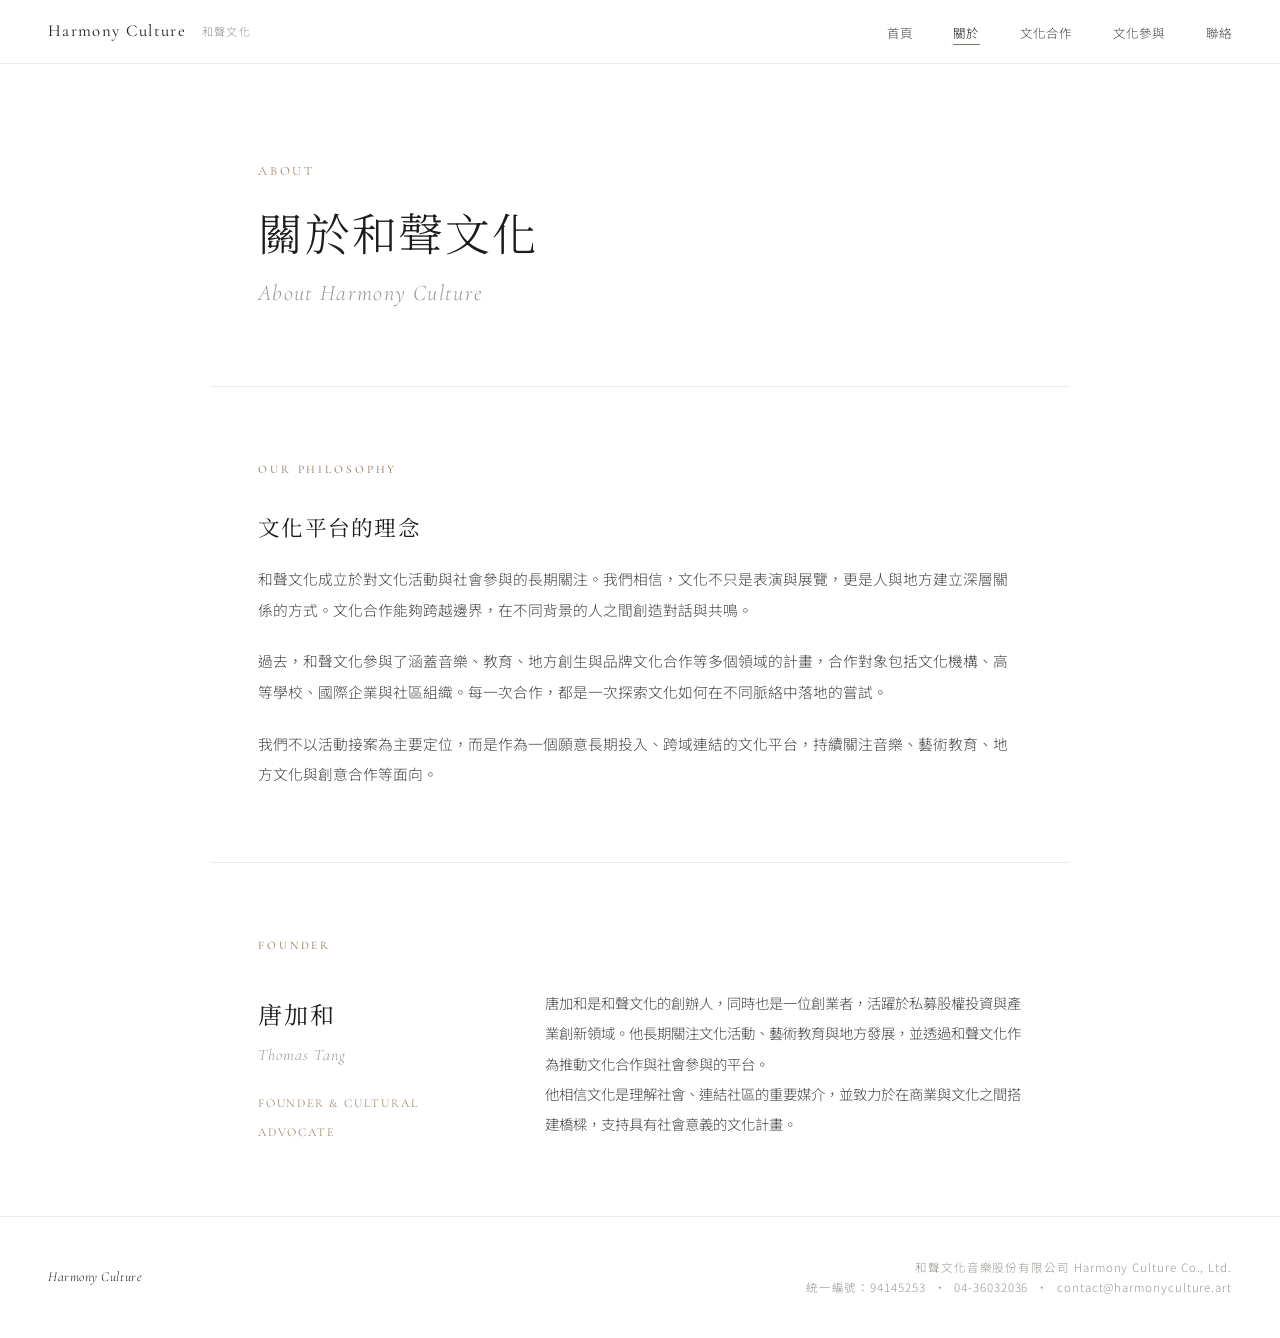
==== commit f758d266: "Revamp website structure and styles for "Harmony Culture" platform. Updated CSS for improved aesthet" ====
--- a/about.html
+++ b/about.html
@@ -1,49 +1,88 @@
 <!DOCTYPE html>
-<html lang="zh-Hant">
+<html lang="zh-TW">
 <head>
   <meta charset="UTF-8">
-  <meta name="viewport" content="width=device-width, initial-scale=1">
+  <meta name="viewport" content="width=device-width, initial-scale=1.0">
   <title>關於和聲文化 — Harmony Culture</title>
-  <meta name="description" content="和聲文化關注文化活動、創意合作與社會參與，致力於促進文化交流與地方連結。">
+  <meta name="description" content="和聲文化的理念與創辦人介紹。由唐加和 Thomas Tang 發起，致力於文化合作、藝術教育與地方文化連結。">
+  <meta name="keywords" content="和聲文化, Harmony Culture, 唐加和, Thomas Tang, 文化平台, 文化理念, 地方創生">
+  <meta property="og:title" content="關於和聲文化 — Harmony Culture">
+  <meta property="og:description" content="和聲文化的理念與創辦人介紹。由唐加和 Thomas Tang 發起，致力於文化合作與地方文化連結。">
+  <meta property="og:url" content="https://www.harmonyculture.art/about.html">
+  <meta property="og:type" content="website">
+  <link rel="canonical" href="https://www.harmonyculture.art/about.html">
   <link rel="stylesheet" href="style.css">
 </head>
 <body>
-  <header class="site-header">
-    <div class="inner">
-      <nav class="site-nav">
-        <a href="index.html">首頁</a>
-        <a href="about.html">關於和聲文化</a>
-        <a href="collaboration.html">文化合作</a>
-        <a href="initiatives.html">文化參與</a>
-        <a href="contact.html">聯絡</a>
-      </nav>
-    </div>
-  </header>
+
+  <!-- Navigation -->
+  <nav>
+    <a href="index.html" class="nav-logo">Harmony Culture <span>和聲文化</span></a>
+    <button class="nav-toggle" aria-label="開啟選單" onclick="toggleNav()">
+      <span></span><span></span><span></span>
+    </button>
+    <ul class="nav-links" id="navLinks">
+      <li><a href="index.html">首頁</a></li>
+      <li><a href="about.html" class="active">關於</a></li>
+      <li><a href="collaboration.html">文化合作</a></li>
+      <li><a href="initiatives.html">文化參與</a></li>
+      <li><a href="contact.html">聯絡</a></li>
+    </ul>
+  </nav>
 
   <main>
-    <h1 class="page-title">關於和聲文化</h1>
-    <p class="page-subtitle">About Harmony Culture</p>
-    <div class="content">
-      <p class="lead">和聲文化成立於對文化、創意與社會連結的信念。</p>
-      <p>我們相信文化活動與跨領域合作能夠深化人與地方的關係，並為社區帶來持續的對話與共創可能。</p>
-      <p>若您認同我們的理念，歡迎透過文化合作或文化參與頁面與我們連結。</p>
+
+    <!-- Page Hero -->
+    <div class="page-hero">
+      <p class="eyebrow">About</p>
+      <h1>關於和聲文化</h1>
+      <p class="en-title">About Harmony Culture</p>
     </div>
+
+    <!-- Platform Philosophy -->
+    <section class="content-section">
+      <p class="section-label">Our Philosophy</p>
+      <h2 class="section-title">文化平台的理念</h2>
+      <div class="section-body">
+        <p>和聲文化成立於對文化活動與社會參與的長期關注。我們相信，文化不只是表演與展覽，更是人與地方建立深層關係的方式。文化合作能夠跨越邊界，在不同背景的人之間創造對話與共鳴。</p>
+        <p>過去，和聲文化參與了涵蓋音樂、教育、地方創生與品牌文化合作等多個領域的計畫，合作對象包括文化機構、高等學校、國際企業與社區組織。每一次合作，都是一次探索文化如何在不同脈絡中落地的嘗試。</p>
+        <p>我們不以活動接案為主要定位，而是作為一個願意長期投入、跨域連結的文化平台，持續關注音樂、藝術教育、地方文化與創意合作等面向。</p>
+      </div>
+    </section>
+
+    <!-- Founder -->
+    <section class="content-section">
+      <p class="section-label">Founder</p>
+      <div class="founder-block">
+        <div class="founder-name-block">
+          <span class="founder-name-zh">唐加和</span>
+          <span class="founder-name-en">Thomas Tang</span>
+          <span class="founder-role">Founder &amp; Cultural Advocate</span>
+        </div>
+        <div class="founder-bio">
+          <p>唐加和是和聲文化的創辦人，同時也是一位創業者，活躍於私募股權投資與產業創新領域。他長期關注文化活動、藝術教育與地方發展，並透過和聲文化作為推動文化合作與社會參與的平台。</p>
+          <p>他相信文化是理解社會、連結社區的重要媒介，並致力於在商業與文化之間搭建橋樑，支持具有社會意義的文化計畫。</p>
+        </div>
+      </div>
+    </section>
+
   </main>
 
-  <footer class="site-footer">
-    <div class="inner">
-      <nav class="footer-nav">
-        <a href="index.html">首頁</a>
-        <a href="about.html">關於和聲文化</a>
-        <a href="collaboration.html">文化合作</a>
-        <a href="initiatives.html">文化參與</a>
-        <a href="contact.html">聯絡</a>
-      </nav>
-      <div class="company-info">
-        <p class="company-name">和聲文化音樂股份有限公司 Harmony Culture Co., Ltd.</p>
-        <p>統一編號：94145253 · 電話：04-36032036 · <a href="mailto:contact@harmonyculture.art">contact@harmonyculture.art</a> · 網站：<a href="https://www.harmonyculture.art">www.harmonyculture.art</a></p>
-      </div>
+  <!-- Footer -->
+  <footer>
+    <div class="footer-left">Harmony Culture</div>
+    <div class="footer-meta">
+      和聲文化音樂股份有限公司 Harmony Culture Co., Ltd.<br>
+      統一編號：94145253 &nbsp;·&nbsp; 04-36032036 &nbsp;·&nbsp;
+      <a href="mailto:contact@harmonyculture.art">contact@harmonyculture.art</a>
     </div>
   </footer>
+
+  <script>
+    function toggleNav() {
+      document.getElementById('navLinks').classList.toggle('open');
+    }
+  </script>
+
 </body>
 </html>
--- a/style.css
+++ b/style.css
@@ -1,57 +1,35 @@
-/* ============================================
-   和聲文化 Harmony Culture — 完整版型設計
-   ============================================ */
-@import url("https://fonts.googleapis.com/css2?family=Inter:wght@400;500;600&family=Noto+Sans+TC:wght@400;500;600&family=Noto+Serif+TC:wght@500;600&display=swap");
+/* =============================================
+   Harmony Culture — style.css
+   Cultural platform aesthetic: refined, spacious, typographic
+   ============================================= */
+
+@import url('https://fonts.googleapis.com/css2?family=Cormorant+Garamond:ital,wght@0,300;0,400;0,500;1,300;1,400&family=Noto+Serif+TC:wght@300;400;500&family=Noto+Sans+TC:wght@300;400&display=swap');
+
+/* ── Reset & Base ── */
+*, *::before, *::after {
+  box-sizing: border-box;
+  margin: 0;
+  padding: 0;
+}
 
 :root {
-  /* 色彩 */
-  --bg: #ffffff;
-  --bg-alt: #f7f7f6;
-  --bg-footer: #1a1a1a;
-  --text: #1a1a1a;
-  --text-secondary: #4a4a4a;
-  --text-muted: #6b7280;
-  --accent: #1e4d5c;
-  --accent-hover: #163d49;
-  --border: #e8e8e6;
-  --footer-text: #a3a3a3;
-  --footer-text-hover: #ffffff;
-
-  /* 字體 */
-  --font-body: "Noto Sans TC", "Inter", sans-serif;
-  --font-heading: "Noto Serif TC", "Noto Sans TC", serif;
-  --font-en: "Inter", "Noto Sans TC", sans-serif;
-
-  /* 字級 */
-  --text-xs: 0.8125rem;   /* 13px */
-  --text-sm: 0.875rem;    /* 14px */
-  --text-base: 1rem;      /* 16px */
-  --text-lg: 1.125rem;   /* 18px */
-  --text-xl: 1.25rem;    /* 20px */
-  --text-2xl: 1.5rem;    /* 24px */
-  --text-3xl: 2rem;      /* 32px */
-  --text-4xl: 2.5rem;    /* 40px */
-
-  /* 間距 */
-  --space-1: 0.5rem;
-  --space-2: 1rem;
-  --space-3: 1.5rem;
-  --space-4: 2rem;
-  --space-5: 2.5rem;
-  --space-6: 3rem;
-  --space-8: 4rem;
-  --space-10: 5rem;
-  --space-12: 6rem;
-  --space-16: 8rem;
-
-  /* 版面 */
-  --content-width: 52rem;   /* 832px 內文舒適寬度 */
-  --page-width: 72rem;     /* 1152px 頁面最大寬 */
-  --line-height: 1.75;
-  --line-height-tight: 1.4;
-}
-
-*, *::before, *::after { box-sizing: border-box; }
+  --white: #ffffff;
+  --off-white: #f8f7f5;
+  --light-gray: #eeece8;
+  --mid-gray: #c8c4bc;
+  --text-light: #9a9690;
+  --text-body: #4a4744;
+  --text-dark: #1e1c1a;
+  --accent: #8b7355;
+  --accent-light: #c4a882;
+
+  --font-serif-en: 'Cormorant Garamond', 'Georgia', serif;
+  --font-serif-zh: 'Noto Serif TC', 'Georgia', serif;
+  --font-sans-zh: 'Noto Sans TC', sans-serif;
+
+  --max-width: 860px;
+  --nav-height: 64px;
+}
 
 html {
   font-size: 16px;
@@ -60,597 +38,651 @@
 }
 
 body {
-  margin: 0;
-  font-family: var(--font-body);
-  font-size: var(--text-base);
-  font-weight: 400;
-  line-height: var(--line-height);
-  color: var(--text);
-  background: var(--bg);
-  overflow-x: hidden;
-}
-
-/* ----------------------------------------
-   Header
-   ---------------------------------------- */
-.site-header {
-  background: var(--bg);
-  border-bottom: 1px solid var(--border);
-}
-
-.site-header .inner {
-  max-width: var(--page-width);
-  margin: 0 auto;
-  padding: var(--space-5) var(--space-4);
+  background-color: var(--white);
+  color: var(--text-body);
+  font-family: var(--font-sans-zh);
+  font-weight: 300;
+  line-height: 1.8;
+  min-height: 100vh;
   display: flex;
-  flex-wrap: wrap;
+  flex-direction: column;
+}
+
+/* ── Navigation ── */
+nav {
+  position: fixed;
+  top: 0;
+  left: 0;
+  right: 0;
+  height: var(--nav-height);
+  background: rgba(255, 255, 255, 0.96);
+  backdrop-filter: blur(8px);
+  -webkit-backdrop-filter: blur(8px);
+  border-bottom: 1px solid var(--light-gray);
+  z-index: 100;
+  display: flex;
   align-items: center;
   justify-content: space-between;
-  gap: var(--space-3);
-}
-
-.site-nav {
+  padding: 0 48px;
+}
+
+.nav-logo {
+  font-family: var(--font-serif-en);
+  font-size: 1.05rem;
+  font-weight: 400;
+  letter-spacing: 0.08em;
+  color: var(--text-dark);
+  text-decoration: none;
+}
+
+.nav-logo span {
+  font-size: 0.7rem;
+  font-family: var(--font-sans-zh);
+  font-weight: 300;
+  color: var(--text-light);
+  margin-left: 10px;
+  letter-spacing: 0.12em;
+}
+
+.nav-links {
   display: flex;
-  flex-wrap: wrap;
-  gap: var(--space-2) var(--space-5);
-}
-
-.site-nav a {
-  font-size: var(--text-sm);
+  gap: 40px;
+  list-style: none;
+}
+
+.nav-links a {
+  font-family: var(--font-sans-zh);
+  font-size: 0.78rem;
+  font-weight: 300;
+  letter-spacing: 0.1em;
+  color: var(--text-body);
+  text-decoration: none;
+  transition: color 0.2s ease;
+  position: relative;
+}
+
+.nav-links a::after {
+  content: '';
+  position: absolute;
+  bottom: -3px;
+  left: 0;
+  width: 0;
+  height: 1px;
+  background: var(--accent);
+  transition: width 0.25s ease;
+}
+
+.nav-links a:hover {
+  color: var(--text-dark);
+}
+
+.nav-links a:hover::after,
+.nav-links a.active::after {
+  width: 100%;
+}
+
+.nav-links a.active {
+  color: var(--text-dark);
+}
+
+/* ── Mobile Nav Toggle ── */
+.nav-toggle {
+  display: none;
+  flex-direction: column;
+  gap: 5px;
+  cursor: pointer;
+  padding: 4px;
+}
+
+.nav-toggle span {
+  display: block;
+  width: 22px;
+  height: 1px;
+  background: var(--text-dark);
+  transition: transform 0.25s, opacity 0.25s;
+}
+
+/* ── Main Content ── */
+main {
+  flex: 1;
+  padding-top: var(--nav-height);
+}
+
+/* ── Page Hero ── */
+.page-hero {
+  padding: 96px 48px 72px;
+  max-width: var(--max-width);
+  margin: 0 auto;
+  border-bottom: 1px solid var(--light-gray);
+}
+
+.page-hero .eyebrow {
+  font-family: var(--font-serif-en);
+  font-size: 0.8rem;
+  font-weight: 300;
+  letter-spacing: 0.22em;
+  color: var(--accent);
+  text-transform: uppercase;
+  margin-bottom: 20px;
+}
+
+.page-hero h1 {
+  font-family: var(--font-serif-zh);
+  font-size: clamp(2rem, 4vw, 2.8rem);
+  font-weight: 300;
+  color: var(--text-dark);
+  line-height: 1.3;
+  margin-bottom: 12px;
+  letter-spacing: 0.04em;
+}
+
+.page-hero .en-title {
+  font-family: var(--font-serif-en);
+  font-size: clamp(1rem, 2.5vw, 1.4rem);
+  font-weight: 300;
+  font-style: italic;
+  color: var(--text-light);
+  letter-spacing: 0.06em;
+}
+
+.page-hero .hero-desc {
+  margin-top: 28px;
+  font-size: 0.95rem;
+  line-height: 2;
+  color: var(--text-body);
+  max-width: 600px;
+}
+
+/* ── Index Hero ── */
+.index-hero {
+  padding: 120px 48px 96px;
+  max-width: var(--max-width);
+  margin: 0 auto;
+}
+
+.index-hero .tagline-zh {
+  font-family: var(--font-serif-zh);
+  font-size: clamp(2.4rem, 5vw, 3.6rem);
+  font-weight: 300;
+  color: var(--text-dark);
+  letter-spacing: 0.06em;
+  line-height: 1.2;
+  margin-bottom: 10px;
+}
+
+.index-hero .tagline-en {
+  font-family: var(--font-serif-en);
+  font-size: clamp(1.1rem, 3vw, 1.7rem);
+  font-weight: 300;
+  font-style: italic;
+  color: var(--accent-light);
+  letter-spacing: 0.08em;
+  margin-bottom: 40px;
+}
+
+.index-hero .intro {
+  font-size: 0.95rem;
+  line-height: 2.1;
+  color: var(--text-body);
+  max-width: 600px;
+  border-left: 2px solid var(--light-gray);
+  padding-left: 24px;
+}
+
+/* ── Content Sections ── */
+.content-section {
+  max-width: var(--max-width);
+  margin: 0 auto;
+  padding: 72px 48px;
+  border-bottom: 1px solid var(--light-gray);
+}
+
+.content-section:last-of-type {
+  border-bottom: none;
+}
+
+.section-label {
+  font-family: var(--font-serif-en);
+  font-size: 0.72rem;
+  font-weight: 400;
+  letter-spacing: 0.25em;
+  color: var(--accent);
+  text-transform: uppercase;
+  margin-bottom: 32px;
+}
+
+.section-title {
+  font-family: var(--font-serif-zh);
+  font-size: 1.35rem;
+  font-weight: 400;
+  color: var(--text-dark);
+  letter-spacing: 0.06em;
+  margin-bottom: 20px;
+  line-height: 1.5;
+}
+
+.section-body {
+  font-size: 0.92rem;
+  line-height: 2.1;
+  color: var(--text-body);
+}
+
+.section-body p + p {
+  margin-top: 1.4em;
+}
+
+/* ── Three Pillars (index) ── */
+.pillars {
+  display: grid;
+  grid-template-columns: repeat(3, 1fr);
+  gap: 0;
+  border-top: 1px solid var(--light-gray);
+}
+
+.pillar {
+  padding: 48px 36px 48px 0;
+  border-right: 1px solid var(--light-gray);
+}
+
+.pillar:last-child {
+  border-right: none;
+  padding-right: 0;
+  padding-left: 36px;
+}
+
+.pillar:nth-child(2) {
+  padding-left: 36px;
+}
+
+.pillar-icon {
+  font-family: var(--font-serif-en);
+  font-size: 1.6rem;
+  font-weight: 300;
+  font-style: italic;
+  color: var(--accent-light);
+  margin-bottom: 16px;
+  line-height: 1;
+}
+
+.pillar h3 {
+  font-family: var(--font-serif-zh);
+  font-size: 1rem;
   font-weight: 500;
-  color: var(--text-secondary);
+  color: var(--text-dark);
+  letter-spacing: 0.08em;
+  margin-bottom: 12px;
+}
+
+.pillar p {
+  font-size: 0.82rem;
+  line-height: 1.9;
+  color: var(--text-body);
+}
+
+/* ── Founder Block (index) ── */
+.founder-block {
+  display: grid;
+  grid-template-columns: 1fr 2fr;
+  gap: 48px;
+  align-items: start;
+}
+
+.founder-name-block {
+  padding-top: 4px;
+}
+
+.founder-name-zh {
+  font-family: var(--font-serif-zh);
+  font-size: 1.5rem;
+  font-weight: 400;
+  color: var(--text-dark);
+  letter-spacing: 0.08em;
+  display: block;
+  margin-bottom: 6px;
+}
+
+.founder-name-en {
+  font-family: var(--font-serif-en);
+  font-size: 1rem;
+  font-weight: 300;
+  font-style: italic;
+  color: var(--text-light);
+  letter-spacing: 0.06em;
+  display: block;
+  margin-bottom: 16px;
+}
+
+.founder-role {
+  font-size: 0.75rem;
+  letter-spacing: 0.15em;
+  color: var(--accent);
+  font-family: var(--font-serif-en);
+  text-transform: uppercase;
+}
+
+.founder-bio {
+  font-size: 0.9rem;
+  line-height: 2.1;
+  color: var(--text-body);
+}
+
+/* ── Collaboration Grid ── */
+.collab-grid {
+  display: grid;
+  grid-template-columns: 1fr 1fr;
+  gap: 0;
+  border-top: 1px solid var(--light-gray);
+  border-left: 1px solid var(--light-gray);
+}
+
+.collab-item {
+  padding: 40px;
+  border-right: 1px solid var(--light-gray);
+  border-bottom: 1px solid var(--light-gray);
+}
+
+.collab-item h3 {
+  font-family: var(--font-serif-zh);
+  font-size: 1rem;
+  font-weight: 500;
+  color: var(--text-dark);
+  letter-spacing: 0.06em;
+  margin-bottom: 14px;
+}
+
+.collab-item h3::before {
+  content: '—';
+  font-family: var(--font-serif-en);
+  font-weight: 300;
+  color: var(--accent-light);
+  margin-right: 10px;
+}
+
+.collab-item p {
+  font-size: 0.85rem;
+  line-height: 1.95;
+  color: var(--text-body);
+}
+
+/* ── Initiatives ── */
+.initiatives-intro {
+  font-size: 0.92rem;
+  line-height: 2.1;
+  color: var(--text-body);
+  max-width: 580px;
+  margin-bottom: 60px;
+}
+
+.initiative-category {
+  margin-bottom: 52px;
+}
+
+.initiative-category-label {
+  font-family: var(--font-serif-en);
+  font-size: 0.72rem;
+  letter-spacing: 0.22em;
+  text-transform: uppercase;
+  color: var(--accent);
+  margin-bottom: 24px;
+  padding-bottom: 12px;
+  border-bottom: 1px solid var(--light-gray);
+}
+
+.initiative-list {
+  list-style: none;
+  display: grid;
+  gap: 0;
+}
+
+.initiative-list li {
+  display: flex;
+  align-items: baseline;
+  gap: 16px;
+  padding: 14px 0;
+  border-bottom: 1px solid var(--light-gray);
+  font-size: 0.88rem;
+  color: var(--text-body);
+  line-height: 1.7;
+}
+
+.initiative-list li:last-child {
+  border-bottom: none;
+}
+
+.initiative-list li::before {
+  content: '·';
+  font-family: var(--font-serif-en);
+  font-size: 1.2rem;
+  color: var(--accent-light);
+  flex-shrink: 0;
+  line-height: 1;
+  margin-top: 2px;
+}
+
+.initiative-list li .item-title {
+  font-family: var(--font-serif-zh);
+  font-weight: 400;
+  color: var(--text-dark);
+  letter-spacing: 0.03em;
+}
+
+.initiative-list li .item-desc {
+  font-size: 0.82rem;
+  color: var(--text-light);
+  margin-top: 3px;
+  display: block;
+}
+
+/* ── Contact ── */
+.contact-grid {
+  display: grid;
+  grid-template-columns: 1fr 1fr;
+  gap: 48px;
+  align-items: start;
+}
+
+.contact-info dt {
+  font-family: var(--font-serif-en);
+  font-size: 0.7rem;
+  letter-spacing: 0.2em;
+  text-transform: uppercase;
+  color: var(--accent);
+  margin-bottom: 6px;
+  margin-top: 28px;
+}
+
+.contact-info dt:first-child {
+  margin-top: 0;
+}
+
+.contact-info dd {
+  font-size: 0.9rem;
+  color: var(--text-body);
+  line-height: 1.7;
+}
+
+.contact-info a {
+  color: var(--text-body);
   text-decoration: none;
-  letter-spacing: 0.02em;
-}
-
-.site-nav a:hover {
-  color: var(--accent);
-}
-
-/* 首頁連結可當作 logo 區 */
-.site-nav a[href="index.html"]:first-of-type {
-  font-family: var(--font-heading);
-  font-size: var(--text-lg);
-  font-weight: 600;
-  color: var(--text);
-}
-
-.site-nav a[href="index.html"]:first-of-type:hover {
-  color: var(--accent);
-}
-
-/* ----------------------------------------
-   Main 共通
-   ---------------------------------------- */
-main {
-  max-width: var(--page-width);
-  margin: 0 auto;
-  padding: var(--space-12) var(--space-4);
-}
-
-main .content {
-  max-width: var(--content-width);
-}
-
-/* ----------------------------------------
-   首頁
-   ---------------------------------------- */
-main.home .hero {
-  margin-bottom: var(--space-12);
-  padding-bottom: var(--space-10);
-  border-bottom: 1px solid var(--border);
-}
-
-main.home .page-title {
-  font-family: var(--font-heading);
-  font-size: clamp(var(--text-3xl), 6vw, var(--text-4xl));
-  font-weight: 600;
-  margin: 0 0 var(--space-2);
-  letter-spacing: 0.03em;
-  color: var(--text);
-  line-height: var(--line-height-tight);
-}
-
-main.home .page-title::after {
-  content: "";
-  display: block;
-  width: 2.5rem;
-  height: 4px;
-  background: var(--accent);
-  margin-top: var(--space-3);
-}
-
-main.home .page-subtitle {
-  font-family: var(--font-en);
-  font-size: var(--text-base);
-  font-weight: 400;
-  color: var(--text-muted);
-  margin: 0 0 var(--space-4);
-  letter-spacing: 0.08em;
-}
-
-main.home .lead {
-  font-size: var(--text-lg);
-  font-weight: 500;
-  color: var(--text-secondary);
-  margin: 0 0 var(--space-6);
-  max-width: 36rem;
-  line-height: 1.7;
-}
-
-main.home .hero + .content p {
-  margin-bottom: var(--space-4);
-}
-
-/* 創辦人區塊 */
-main.home .section {
-  margin-top: var(--space-10);
-  padding: var(--space-8) var(--space-5);
-  background: var(--bg-alt);
-  border-radius: 2px;
-}
-
-main.home .section .section-label {
-  font-size: var(--text-xs);
-  font-weight: 600;
+  border-bottom: 1px solid var(--mid-gray);
+  transition: border-color 0.2s, color 0.2s;
+}
+
+.contact-info a:hover {
+  color: var(--text-dark);
+  border-color: var(--accent);
+}
+
+.contact-note {
+  font-size: 0.88rem;
+  line-height: 2.1;
+  color: var(--text-body);
+}
+
+/* ── CTA Link ── */
+.cta-link {
+  display: inline-flex;
+  align-items: center;
+  gap: 10px;
+  font-family: var(--font-serif-en);
+  font-size: 0.8rem;
+  letter-spacing: 0.15em;
   text-transform: uppercase;
-  letter-spacing: 0.2em;
-  color: var(--accent);
-  margin: 0 0 var(--space-3);
-}
-
-main.home .founder-name {
-  font-family: var(--font-heading);
-  font-size: var(--text-2xl);
-  font-weight: 600;
-  margin: 0 0 var(--space-1);
-  color: var(--text);
-  letter-spacing: 0.02em;
-}
-
-main.home .founder-name-en {
-  font-family: var(--font-en);
-  font-size: var(--text-base);
-  font-weight: 400;
-  color: var(--text-muted);
-  margin: 0 0 var(--space-3);
-  letter-spacing: 0.04em;
-}
-
-main.home .founder-role {
-  font-size: var(--text-sm);
-  color: var(--text-secondary);
-  margin: 0 0 var(--space-4);
-}
-
-main.home .section p {
-  margin-bottom: var(--space-3);
-}
-
-main.home .section p:last-child {
-  margin-bottom: 0;
-}
-
-/* ----------------------------------------
-   內頁（關於、合作、參與、聯絡）
-   ---------------------------------------- */
-main:not(.home) .page-title {
-  font-family: var(--font-heading);
-  font-size: clamp(var(--text-2xl), 4vw, var(--text-3xl));
-  font-weight: 600;
-  margin: 0 0 var(--space-2);
-  letter-spacing: 0.02em;
-  color: var(--text);
-}
-
-main:not(.home) .page-title::after {
-  content: "";
-  display: block;
-  width: 2rem;
-  height: 3px;
-  background: var(--accent);
-  margin-top: var(--space-2);
-}
-
-main:not(.home) .page-subtitle {
-  font-family: var(--font-en);
-  font-size: var(--text-sm);
-  font-weight: 400;
-  color: var(--text-muted);
-  margin: 0 0 var(--space-8);
-  letter-spacing: 0.06em;
-}
-
-main:not(.home) .lead {
-  font-size: var(--text-lg);
-  font-weight: 500;
-  color: var(--text-secondary);
-  margin: 0 0 var(--space-6);
-  max-width: 40rem;
-}
-
-main:not(.home) p {
-  margin-bottom: var(--space-4);
-}
-
-/* 聯絡頁 — 公司資訊區塊 */
-.company-block {
-  margin-top: var(--space-8);
-  padding: var(--space-6) var(--space-5);
-  background: var(--bg-alt);
-  border-radius: 2px;
-  border-left: 4px solid var(--accent);
-}
-
-.company-block .section-label {
-  font-size: var(--text-xs);
-  font-weight: 600;
-  text-transform: uppercase;
-  letter-spacing: 0.2em;
-  color: var(--accent);
-  margin: 0 0 var(--space-3);
-}
-
-.company-block .company-name {
-  font-family: var(--font-heading);
-  font-size: var(--text-xl);
-  font-weight: 600;
-  margin: 0 0 var(--space-4);
-  color: var(--text);
-  line-height: 1.5;
-}
-
-.contact-list {
-  list-style: none;
-  padding: 0;
-  margin: 0;
-}
-
-.contact-list li {
-  margin-bottom: var(--space-2);
-  font-size: var(--text-base);
-  color: var(--text-secondary);
-}
-
-.contact-list a {
-  color: var(--accent);
-  font-weight: 500;
-  text-decoration: none;
-}
-
-.contact-list a:hover {
-  color: var(--accent-hover);
-  text-decoration: underline;
-}
-
-/* ----------------------------------------
-   連結
-   ---------------------------------------- */
-main a {
   color: var(--accent);
   text-decoration: none;
-}
-
-main a:hover {
-  color: var(--accent-hover);
-  text-decoration: underline;
-}
-
-/* ----------------------------------------
-   Footer
-   ---------------------------------------- */
-.site-footer {
-  background: var(--bg-footer);
-  color: var(--footer-text);
-  font-size: var(--text-sm);
-}
-
-.site-footer .inner {
-  max-width: var(--page-width);
+  margin-top: 32px;
+  transition: gap 0.2s ease;
+}
+
+.cta-link::after {
+  content: '→';
+  font-size: 1rem;
+  transition: transform 0.2s ease;
+}
+
+.cta-link:hover {
+  gap: 16px;
+}
+
+/* ── Footer ── */
+footer {
+  border-top: 1px solid var(--light-gray);
+  padding: 40px 48px;
+  display: flex;
+  justify-content: space-between;
+  align-items: center;
+  gap: 24px;
+  background: var(--white);
+}
+
+.footer-left {
+  font-family: var(--font-serif-en);
+  font-size: 0.85rem;
+  font-weight: 300;
+  font-style: italic;
+  color: var(--text-dark);
+  letter-spacing: 0.04em;
+}
+
+.footer-meta {
+  font-size: 0.72rem;
+  color: var(--text-light);
+  letter-spacing: 0.08em;
+  line-height: 1.8;
+  text-align: right;
+}
+
+.footer-meta a {
+  color: var(--text-light);
+  text-decoration: none;
+  transition: color 0.2s;
+}
+
+.footer-meta a:hover {
+  color: var(--text-body);
+}
+
+/* ── Divider ── */
+.divider {
+  height: 1px;
+  background: var(--light-gray);
+  max-width: var(--max-width);
   margin: 0 auto;
-  padding: var(--space-10) var(--space-4);
-}
-
-.site-footer::before {
-  content: "";
-  display: block;
-  height: 4px;
-  background: var(--accent);
-}
-
-.footer-nav {
-  display: flex;
-  flex-wrap: wrap;
-  gap: var(--space-2) var(--space-4);
-  margin-bottom: var(--space-6);
-}
-
-.footer-nav a {
-  color: var(--footer-text);
-  text-decoration: none;
-  font-weight: 500;
-}
-
-.footer-nav a:hover {
-  color: var(--footer-text-hover);
-}
-
-.company-info {
-  padding-top: var(--space-5);
-  border-top: 1px solid rgba(255, 255, 255, 0.1);
-}
-
-.company-info .company-name {
-  font-weight: 600;
-  font-size: var(--text-base);
-  color: var(--footer-text-hover);
-  margin: 0 0 var(--space-2);
-}
-
-.company-info p {
-  margin: 0;
-  font-size: var(--text-xs);
-  line-height: 1.7;
-  color: var(--footer-text);
-}
-
-.site-footer a {
-  color: var(--footer-text);
-}
-
-.site-footer a:hover {
-  color: var(--footer-text-hover);
-}
-
-/* ----------------------------------------
-   響應式 — 手機與平板
-   ---------------------------------------- */
-
-/* 平板以下 */
+}
+
+/* ── Responsive ── */
 @media (max-width: 768px) {
-  main {
-    padding: var(--space-10) var(--space-4);
-  }
-
-  main.home .hero {
-    margin-bottom: var(--space-8);
-    padding-bottom: var(--space-8);
-  }
-
-  main.home .page-title {
-    font-size: clamp(1.75rem, 6vw, 2.25rem);
-  }
-
-  main.home .lead {
-    margin-bottom: var(--space-5);
-  }
-
-  main.home .section {
-    margin-top: var(--space-8);
-    padding: var(--space-6) var(--space-4);
-  }
-
-  main:not(.home) .page-subtitle {
-    margin-bottom: var(--space-6);
-  }
-
-  .company-block {
-    margin-top: var(--space-6);
-    padding: var(--space-5) var(--space-4);
-  }
-
-  .company-block .company-name {
-    font-size: var(--text-lg);
-  }
-}
-
-/* 手機 */
-@media (max-width: 640px) {
-  html {
-    font-size: 16px; /* 維持 16px 避免 iOS 自動放大輸入 */
-  }
-
-  .site-header .inner {
-    padding: var(--space-3) var(--space-3);
-  }
-
-  .site-nav {
-    flex-direction: column;
-    align-items: stretch;
-    gap: 0;
-  }
-
-  .site-nav a {
-    display: block;
-    padding: var(--space-2) 0;
-    font-size: var(--text-base);
-    min-height: 2.75rem; /* 約 44px 觸控友善 */
-    line-height: 2.75rem;
-    border-bottom: 1px solid var(--border);
-  }
-
-  .site-nav a:last-child {
-    border-bottom: none;
-  }
-
-  .site-nav a[href="index.html"]:first-of-type {
-    font-size: var(--text-xl);
-    border-bottom: 1px solid var(--border);
-    padding-top: var(--space-2);
-    padding-bottom: var(--space-2);
-  }
-
-  main {
-    padding: var(--space-6) var(--space-3);
-  }
-
-  main .content {
-    max-width: none;
-  }
-
-  /* 首頁手機 */
-  main.home .hero {
-    margin-bottom: var(--space-6);
-    padding-bottom: var(--space-6);
-  }
-
-  main.home .page-title {
-    font-size: 1.75rem;
-    margin-bottom: var(--space-1);
-  }
-
-  main.home .page-title::after {
-    width: 2rem;
-    height: 3px;
-    margin-top: var(--space-2);
-  }
-
-  main.home .page-subtitle {
-    margin: 0 0 var(--space-3);
-    font-size: var(--text-sm);
-  }
-
-  main.home .lead {
-    font-size: var(--text-base);
-    margin: 0 0 var(--space-5);
-  }
-
-  main.home .hero + .content p {
-    margin-bottom: var(--space-3);
-  }
-
-  main.home .section {
-    margin-top: var(--space-6);
-    padding: var(--space-5) var(--space-3);
-  }
-
-  main.home .section .section-label {
-    font-size: 0.75rem;
-    letter-spacing: 0.15em;
-  }
-
-  main.home .founder-name {
-    font-size: var(--text-xl);
-  }
-
-  main.home .founder-name-en {
-    font-size: var(--text-sm);
-  }
-
-  main.home .founder-role {
-    margin-bottom: var(--space-3);
-  }
-
-  main.home .section p {
-    margin-bottom: var(--space-2);
-  }
-
-  /* 內頁手機 */
-  main:not(.home) .page-title {
-    font-size: 1.5rem;
-  }
-
-  main:not(.home) .page-title::after {
-    width: 1.5rem;
-    height: 2px;
-    margin-top: var(--space-1);
-  }
-
-  main:not(.home) .page-subtitle {
-    margin-bottom: var(--space-5);
-  }
-
-  main:not(.home) .lead {
-    font-size: var(--text-base);
-    margin-bottom: var(--space-4);
-  }
-
-  main:not(.home) p {
-    margin-bottom: var(--space-3);
-  }
-
-  /* 聯絡頁公司區塊 */
-  .company-block {
-    margin-top: var(--space-5);
-    padding: var(--space-4) var(--space-3);
-    margin-left: calc(-1 * var(--space-3));
-    margin-right: calc(-1 * var(--space-3));
-    padding-left: var(--space-3);
-    border-left-width: 3px;
-  }
-
-  .company-block .section-label {
-    font-size: 0.75rem;
-  }
-
-  .company-block .company-name {
-    font-size: var(--text-base);
-    margin-bottom: var(--space-3);
-    line-height: 1.6;
-  }
-
-  .contact-list li {
-    margin-bottom: var(--space-2);
-    font-size: var(--text-sm);
-  }
-
-  /* Footer 手機 */
-  .site-footer .inner {
-    padding: var(--space-6) var(--space-3);
-  }
-
-  .footer-nav {
+  nav {
+    padding: 0 24px;
+  }
+
+  .nav-links {
+    display: none;
+    position: fixed;
+    top: var(--nav-height);
+    left: 0;
+    right: 0;
+    background: var(--white);
+    border-bottom: 1px solid var(--light-gray);
     flex-direction: column;
     gap: 0;
-    margin-bottom: var(--space-5);
-  }
-
-  .footer-nav a {
+    padding: 16px 0;
+  }
+
+  .nav-links.open {
+    display: flex;
+  }
+
+  .nav-links a {
     display: block;
-    padding: var(--space-2) 0;
-    min-height: 2.75rem;
-    line-height: 2.75rem;
-    border-bottom: 1px solid rgba(255, 255, 255, 0.1);
-  }
-
-  .footer-nav a:last-child {
+    padding: 14px 24px;
+    font-size: 0.9rem;
+  }
+
+  .nav-links a::after {
+    display: none;
+  }
+
+  .nav-toggle {
+    display: flex;
+  }
+
+  .page-hero,
+  .index-hero,
+  .content-section {
+    padding-left: 24px;
+    padding-right: 24px;
+  }
+
+  .index-hero {
+    padding-top: 80px;
+    padding-bottom: 64px;
+  }
+
+  .pillars {
+    grid-template-columns: 1fr;
+  }
+
+  .pillar,
+  .pillar:last-child,
+  .pillar:nth-child(2) {
+    padding: 36px 0;
+    border-right: none;
+    border-bottom: 1px solid var(--light-gray);
+    padding-left: 0;
+  }
+
+  .pillar:last-child {
     border-bottom: none;
   }
 
-  .company-info {
-    padding-top: var(--space-4);
-  }
-
-  .company-info .company-name {
-    font-size: var(--text-sm);
-    margin-bottom: var(--space-1);
-  }
-
-  .company-info p {
-    font-size: 0.75rem;
-    word-wrap: break-word;
-    overflow-wrap: break-word;
-  }
-}
-
-/* 小手機（可選） */
-@media (max-width: 380px) {
-  .site-header .inner,
-  main,
-  .site-footer .inner {
-    padding-left: var(--space-2);
-    padding-right: var(--space-2);
-  }
-
-  main.home .page-title {
-    font-size: 1.5rem;
-  }
-
-  main.home .section,
-  .company-block {
-    padding-left: var(--space-2);
-    margin-left: calc(-1 * var(--space-2));
-    padding-right: var(--space-2);
-    margin-right: calc(-1 * var(--space-2));
-  }
-}
+  .founder-block {
+    grid-template-columns: 1fr;
+    gap: 24px;
+  }
+
+  .collab-grid {
+    grid-template-columns: 1fr;
+  }
+
+  .collab-item {
+    padding: 28px 0;
+    border-right: none;
+  }
+
+  .contact-grid {
+    grid-template-columns: 1fr;
+    gap: 40px;
+  }
+
+  footer {
+    padding: 32px 24px;
+    flex-direction: column;
+    align-items: flex-start;
+    gap: 16px;
+  }
+
+  .footer-meta {
+    text-align: left;
+  }
+}
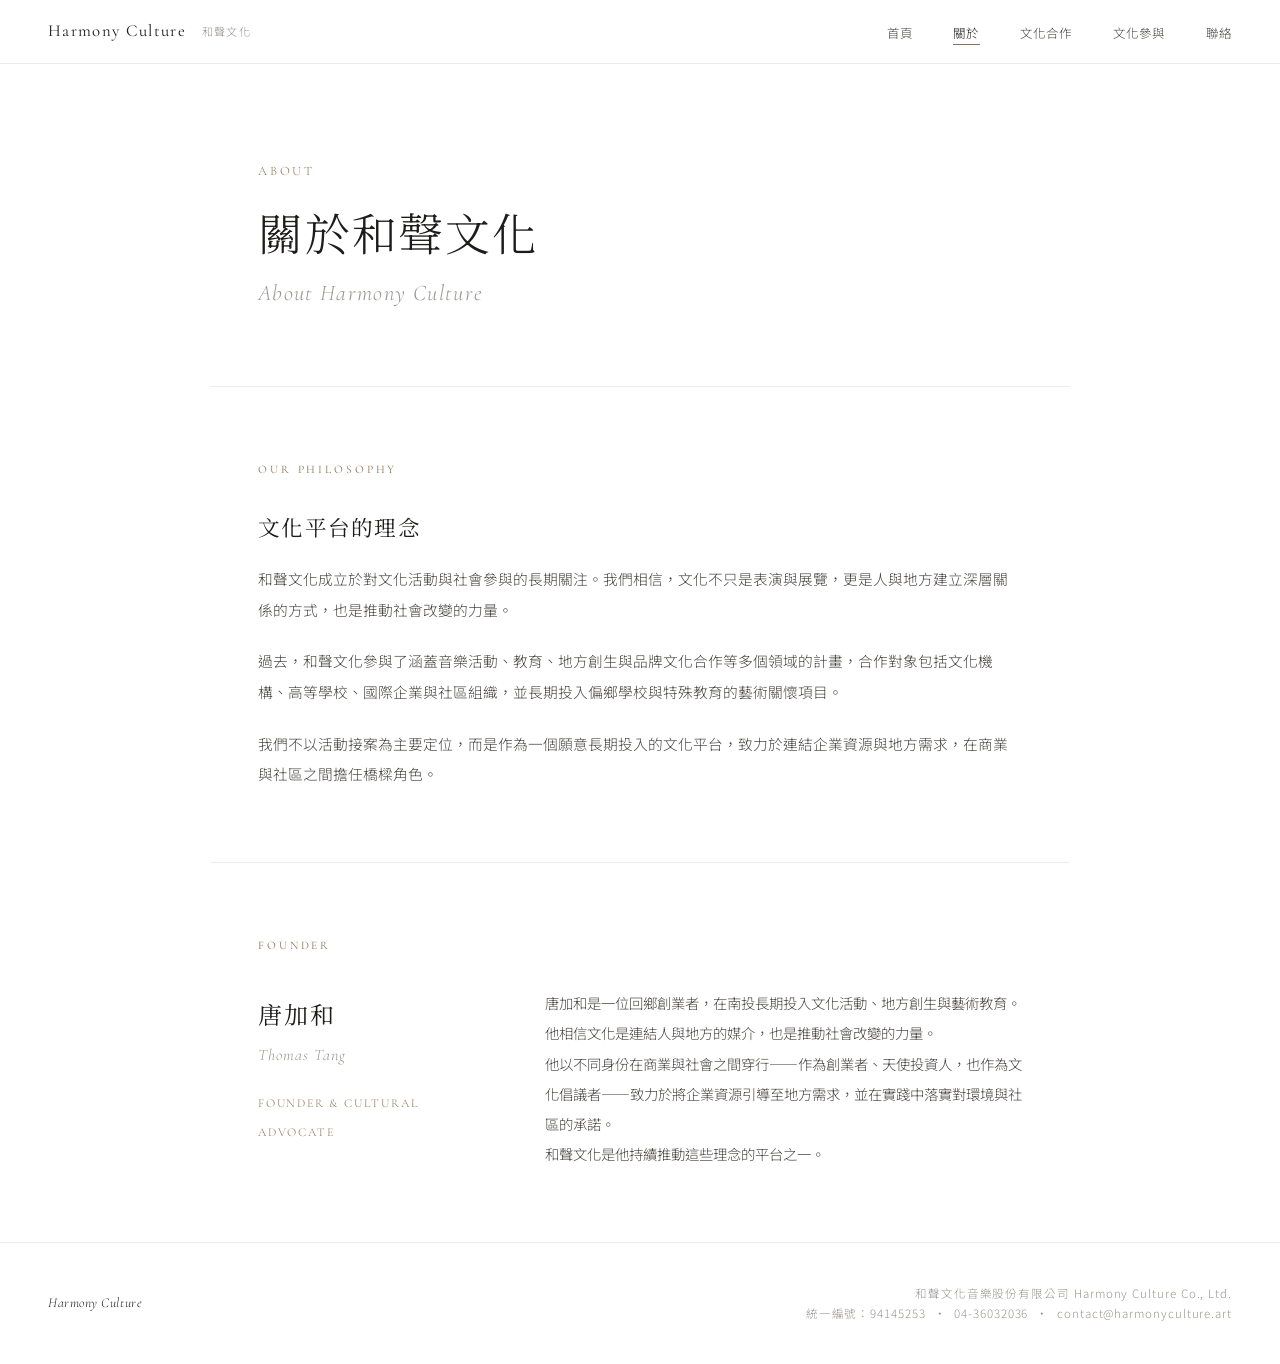
==== commit 2e2b24d6: "Update metadata and content across multiple HTML files for enhanced SEO and clarity. Improved descri" ====
--- a/about.html
+++ b/about.html
@@ -4,8 +4,8 @@
   <meta charset="UTF-8">
   <meta name="viewport" content="width=device-width, initial-scale=1.0">
   <title>關於和聲文化 — Harmony Culture</title>
-  <meta name="description" content="和聲文化的理念與創辦人介紹。由唐加和 Thomas Tang 發起，致力於文化合作、藝術教育與地方文化連結。">
-  <meta name="keywords" content="和聲文化, Harmony Culture, 唐加和, Thomas Tang, 文化平台, 文化理念, 地方創生">
+  <meta name="description" content="和聲文化由南投回鄉創業者唐加和 Thomas Tang 發起，致力於文化合作、藝術教育、地方創生與環境永續，連結企業資源與地方社區。">
+  <meta name="keywords" content="和聲文化, Harmony Culture, 唐加和, Thomas Tang, 文化平台, 文化理念, 地方創生, 南投, 回鄉青年, 天使投資人, 企業顧問, 偏鄉藝術教育, 環境永續, 社區文化, 音樂活動">
   <meta property="og:title" content="關於和聲文化 — Harmony Culture">
   <meta property="og:description" content="和聲文化的理念與創辦人介紹。由唐加和 Thomas Tang 發起，致力於文化合作與地方文化連結。">
   <meta property="og:url" content="https://www.harmonyculture.art/about.html">
@@ -44,9 +44,9 @@
       <p class="section-label">Our Philosophy</p>
       <h2 class="section-title">文化平台的理念</h2>
       <div class="section-body">
-        <p>和聲文化成立於對文化活動與社會參與的長期關注。我們相信，文化不只是表演與展覽，更是人與地方建立深層關係的方式。文化合作能夠跨越邊界，在不同背景的人之間創造對話與共鳴。</p>
-        <p>過去，和聲文化參與了涵蓋音樂、教育、地方創生與品牌文化合作等多個領域的計畫，合作對象包括文化機構、高等學校、國際企業與社區組織。每一次合作，都是一次探索文化如何在不同脈絡中落地的嘗試。</p>
-        <p>我們不以活動接案為主要定位，而是作為一個願意長期投入、跨域連結的文化平台，持續關注音樂、藝術教育、地方文化與創意合作等面向。</p>
+        <p>和聲文化成立於對文化活動與社會參與的長期關注。我們相信，文化不只是表演與展覽，更是人與地方建立深層關係的方式，也是推動社會改變的力量。</p>
+        <p>過去，和聲文化參與了涵蓋音樂活動、教育、地方創生與品牌文化合作等多個領域的計畫，合作對象包括文化機構、高等學校、國際企業與社區組織，並長期投入偏鄉學校與特殊教育的藝術關懷項目。</p>
+        <p>我們不以活動接案為主要定位，而是作為一個願意長期投入的文化平台，致力於連結企業資源與地方需求，在商業與社區之間擔任橋樑角色。</p>
       </div>
     </section>
 
@@ -60,8 +60,9 @@
           <span class="founder-role">Founder &amp; Cultural Advocate</span>
         </div>
         <div class="founder-bio">
-          <p>唐加和是和聲文化的創辦人，同時也是一位創業者，活躍於私募股權投資與產業創新領域。他長期關注文化活動、藝術教育與地方發展，並透過和聲文化作為推動文化合作與社會參與的平台。</p>
-          <p>他相信文化是理解社會、連結社區的重要媒介，並致力於在商業與文化之間搭建橋樑，支持具有社會意義的文化計畫。</p>
+          <p>唐加和是一位回鄉創業者，在南投長期投入文化活動、地方創生與藝術教育。他相信文化是連結人與地方的媒介，也是推動社會改變的力量。</p>
+          <p>他以不同身份在商業與社會之間穿行——作為創業者、天使投資人，也作為文化倡議者——致力於將企業資源引導至地方需求，並在實踐中落實對環境與社區的承諾。</p>
+          <p>和聲文化是他持續推動這些理念的平台之一。</p>
         </div>
       </div>
     </section>
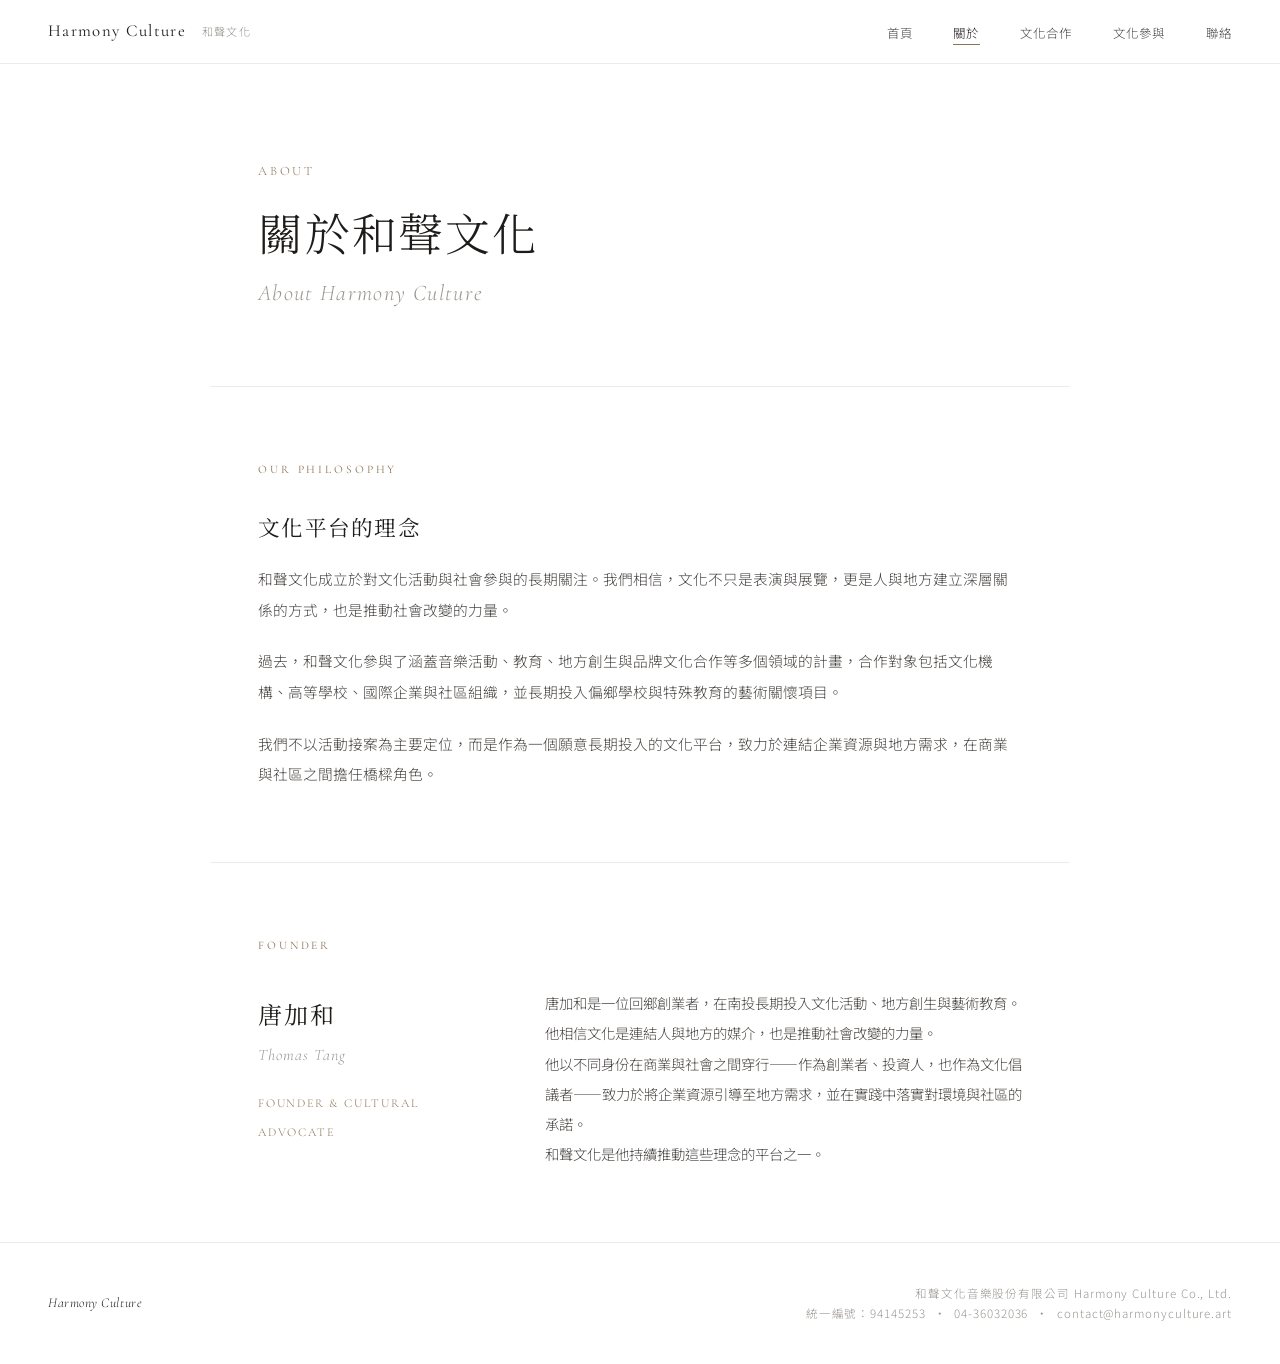
==== commit 5f7d4fa3: "Update keywords in metadata and refine founder's description in about.html for improved clarity and " ====
--- a/about.html
+++ b/about.html
@@ -5,7 +5,7 @@
   <meta name="viewport" content="width=device-width, initial-scale=1.0">
   <title>關於和聲文化 — Harmony Culture</title>
   <meta name="description" content="和聲文化由南投回鄉創業者唐加和 Thomas Tang 發起，致力於文化合作、藝術教育、地方創生與環境永續，連結企業資源與地方社區。">
-  <meta name="keywords" content="和聲文化, Harmony Culture, 唐加和, Thomas Tang, 文化平台, 文化理念, 地方創生, 南投, 回鄉青年, 天使投資人, 企業顧問, 偏鄉藝術教育, 環境永續, 社區文化, 音樂活動">
+  <meta name="keywords" content="和聲文化, Harmony Culture, 唐加和, Thomas Tang, 文化平台, 文化理念, 地方創生, 南投, 回鄉青年, 投資人, 企業顧問, 偏鄉藝術教育, 環境永續, 社區文化, 音樂活動">
   <meta property="og:title" content="關於和聲文化 — Harmony Culture">
   <meta property="og:description" content="和聲文化的理念與創辦人介紹。由唐加和 Thomas Tang 發起，致力於文化合作與地方文化連結。">
   <meta property="og:url" content="https://www.harmonyculture.art/about.html">
@@ -61,7 +61,7 @@
         </div>
         <div class="founder-bio">
           <p>唐加和是一位回鄉創業者，在南投長期投入文化活動、地方創生與藝術教育。他相信文化是連結人與地方的媒介，也是推動社會改變的力量。</p>
-          <p>他以不同身份在商業與社會之間穿行——作為創業者、天使投資人，也作為文化倡議者——致力於將企業資源引導至地方需求，並在實踐中落實對環境與社區的承諾。</p>
+          <p>他以不同身份在商業與社會之間穿行——作為創業者、投資人，也作為文化倡議者——致力於將企業資源引導至地方需求，並在實踐中落實對環境與社區的承諾。</p>
           <p>和聲文化是他持續推動這些理念的平台之一。</p>
         </div>
       </div>
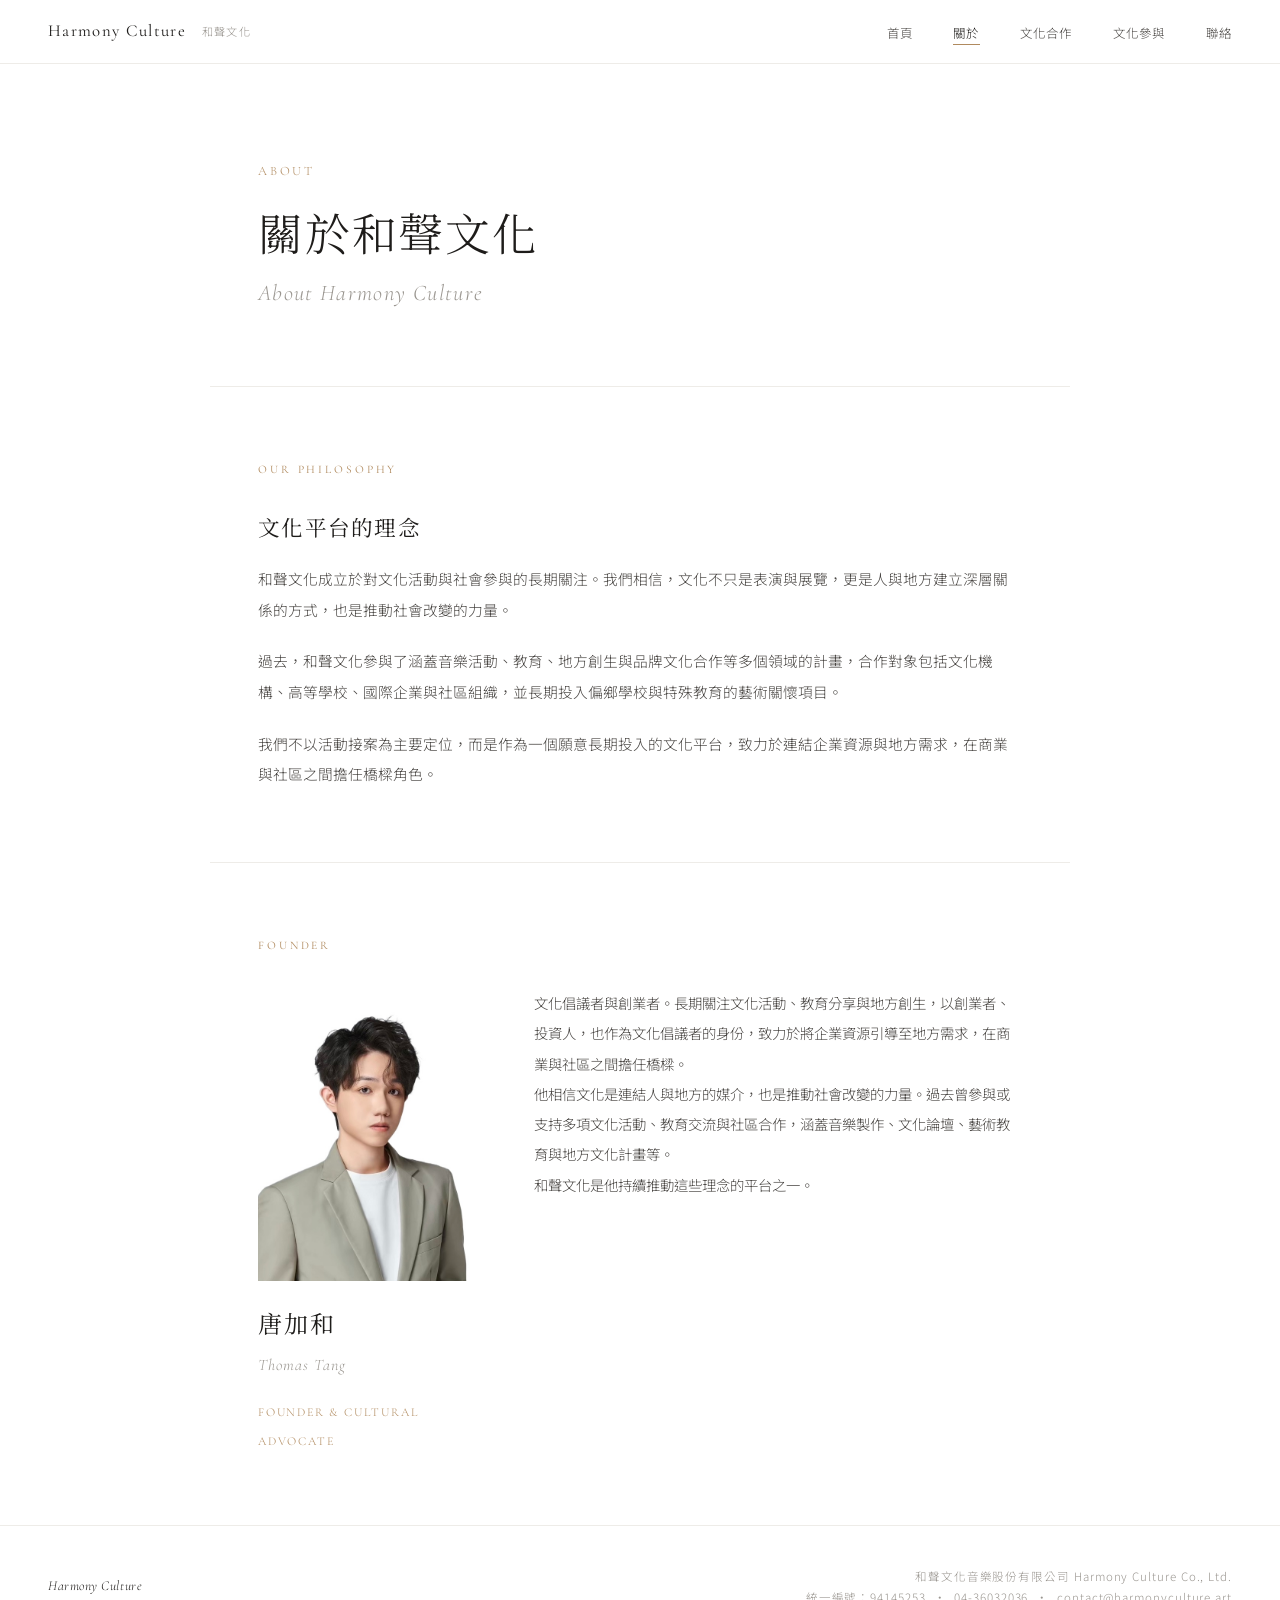
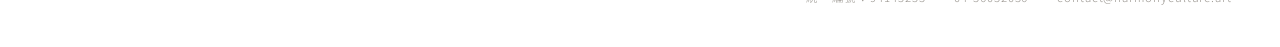
==== commit 5662854d: "Enhance metadata for SEO across all HTML files by adding Open Graph image properties. Update footer " ====
--- a/about.html
+++ b/about.html
@@ -10,6 +10,9 @@
   <meta property="og:description" content="和聲文化的理念與創辦人介紹。由唐加和 Thomas Tang 發起，致力於文化合作與地方文化連結。">
   <meta property="og:url" content="https://www.harmonyculture.art/about.html">
   <meta property="og:type" content="website">
+  <meta property="og:image" content="https://www.harmonyculture.art/assets/og-image.png">
+  <meta property="og:image:width" content="1200">
+  <meta property="og:image:height" content="630">
   <link rel="canonical" href="https://www.harmonyculture.art/about.html">
   <link rel="stylesheet" href="style.css">
 </head>
@@ -54,14 +57,19 @@
     <section class="content-section">
       <p class="section-label">Founder</p>
       <div class="founder-block">
-        <div class="founder-name-block">
-          <span class="founder-name-zh">唐加和</span>
-          <span class="founder-name-en">Thomas Tang</span>
-          <span class="founder-role">Founder &amp; Cultural Advocate</span>
+        <div class="founder-left">
+          <div class="founder-photo-wrap">
+            <img src="assets/thomas-tang.png" alt="唐加和 Thomas Tang" class="founder-photo">
+          </div>
+          <div class="founder-name-block">
+            <span class="founder-name-zh">唐加和</span>
+            <span class="founder-name-en">Thomas Tang</span>
+            <span class="founder-role">Founder &amp; Cultural Advocate</span>
+          </div>
         </div>
         <div class="founder-bio">
-          <p>唐加和是一位回鄉創業者，在南投長期投入文化活動、地方創生與藝術教育。他相信文化是連結人與地方的媒介，也是推動社會改變的力量。</p>
-          <p>他以不同身份在商業與社會之間穿行——作為創業者、投資人，也作為文化倡議者——致力於將企業資源引導至地方需求，並在實踐中落實對環境與社區的承諾。</p>
+          <p>文化倡議者與創業者。長期關注文化活動、教育分享與地方創生，以創業者、投資人，也作為文化倡議者的身份，致力於將企業資源引導至地方需求，在商業與社區之間擔任橋樑。</p>
+          <p>他相信文化是連結人與地方的媒介，也是推動社會改變的力量。過去曾參與或支持多項文化活動、教育交流與社區合作，涵蓋音樂製作、文化論壇、藝術教育與地方文化計畫等。</p>
           <p>和聲文化是他持續推動這些理念的平台之一。</p>
         </div>
       </div>
@@ -73,8 +81,8 @@
   <footer>
     <div class="footer-left">Harmony Culture</div>
     <div class="footer-meta">
-      和聲文化音樂股份有限公司 Harmony Culture Co., Ltd.<br>
-      統一編號：94145253 &nbsp;·&nbsp; 04-36032036 &nbsp;·&nbsp;
+      <span class="footer-hide-mobile">和聲文化音樂股份有限公司 Harmony Culture Co., Ltd.<br>
+      統一編號：94145253 &nbsp;·&nbsp; 04-36032036 &nbsp;·&nbsp;</span>
       <a href="mailto:contact@harmonyculture.art">contact@harmonyculture.art</a>
     </div>
   </footer>
--- a/style.css
+++ b/style.css
@@ -20,8 +20,8 @@
   --text-light: #9a9690;
   --text-body: #4a4744;
   --text-dark: #1e1c1a;
-  --accent: #8b7355;
-  --accent-light: #c4a882;
+  --accent: #b08a5e;
+  --accent-light: #c9a87a;
 
   --font-serif-en: 'Cormorant Garamond', 'Georgia', serif;
   --font-serif-zh: 'Noto Serif TC', 'Georgia', serif;
@@ -322,13 +322,36 @@
 /* ── Founder Block (index) ── */
 .founder-block {
   display: grid;
-  grid-template-columns: 1fr 2fr;
-  gap: 48px;
+  grid-template-columns: 220px 1fr;
+  gap: 56px;
   align-items: start;
 }
 
+.founder-left {
+  display: flex;
+  flex-direction: column;
+  gap: 20px;
+}
+
+.founder-photo-wrap {
+  width: 100%;
+  aspect-ratio: 3 / 4;
+  overflow: hidden;
+  border: none;
+  box-shadow: none;
+  background: transparent;
+}
+
+.founder-photo {
+  width: 100%;
+  height: 100%;
+  object-fit: cover;
+  object-position: center top;
+  display: block;
+}
+
 .founder-name-block {
-  padding-top: 4px;
+  padding-top: 0;
 }
 
 .founder-name-zh {
@@ -658,7 +681,18 @@
 
   .founder-block {
     grid-template-columns: 1fr;
-    gap: 24px;
+    gap: 28px;
+  }
+
+  .founder-left {
+    flex-direction: column;
+    align-items: flex-start;
+    gap: 16px;
+  }
+
+  .founder-photo-wrap {
+    width: 160px;
+    flex-shrink: 0;
   }
 
   .collab-grid {
@@ -679,10 +713,15 @@
     padding: 32px 24px;
     flex-direction: column;
     align-items: flex-start;
-    gap: 16px;
+    gap: 12px;
   }
 
   .footer-meta {
     text-align: left;
-  }
-}
+    font-size: 0.68rem;
+  }
+
+  .footer-meta .footer-hide-mobile {
+    display: none;
+  }
+}
